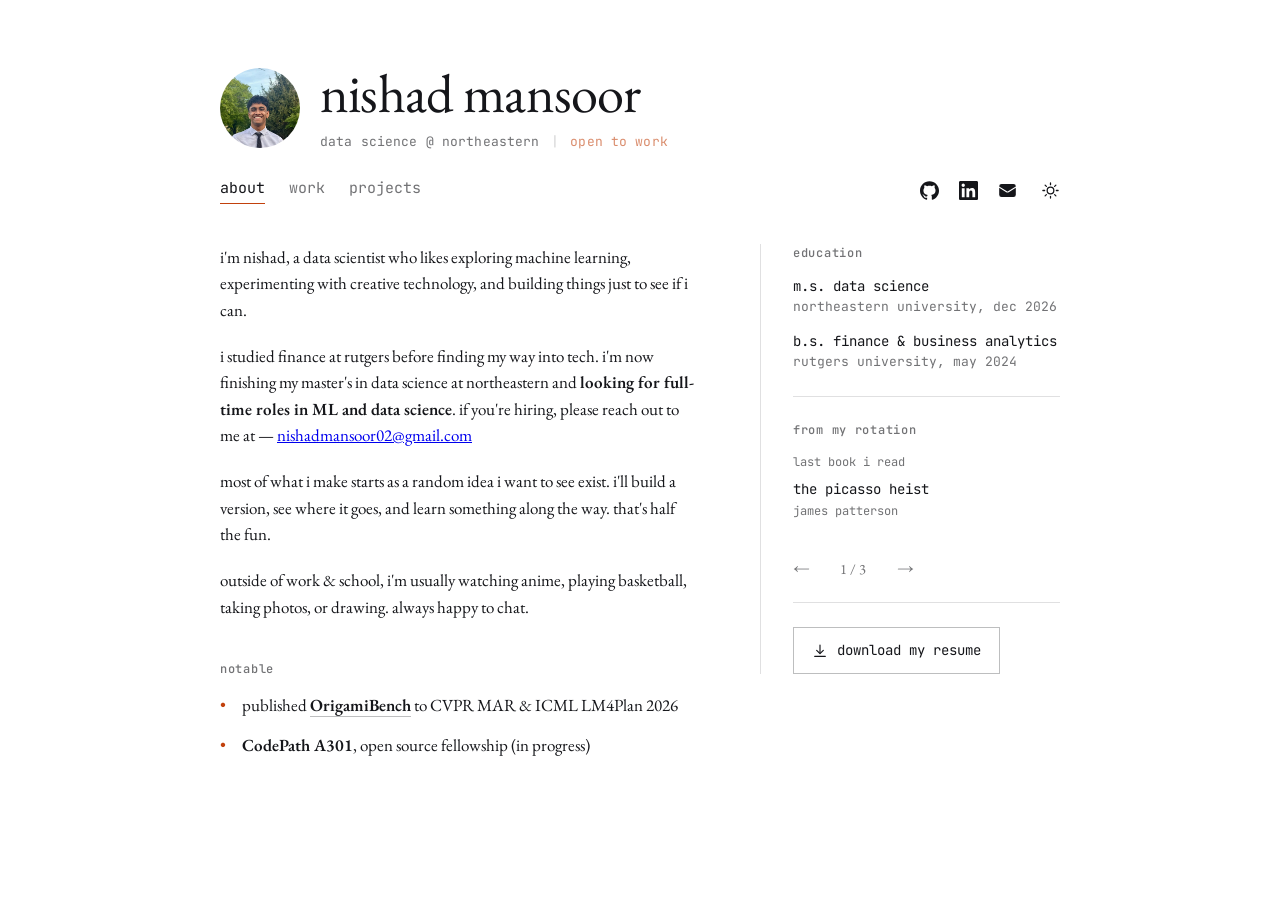
==== index.html @ 4ff64022 "added connect4 project" ====
<!DOCTYPE html>
<html lang="en">

<head>
    <meta charset="UTF-8">
    <meta name="viewport" content="width=device-width, initial-scale=1.0">
    <title>Home | Nishad Mansoor</title>
    <meta name="description" content="Data Science @ Northeastern">
    <link rel="canonical" href="https://nishad.xyz/">
    <meta property="og:type" content="website">
    <meta property="og:url" content="https://nishad.xyz/">
    <meta property="og:title" content="Home | Nishad Mansoor">
    <meta property="og:description" content="Data Science @ Northeastern">
    <meta property="og:image" content="https://nishad.xyz/assets/photo.png">
    <meta name="twitter:card" content="summary">
    <!-- Empty data URL: the site has no favicon, and without this the browser
         requests /favicon.ico and 404s on every page load. -->
    <link rel="icon" href="data:,">
    <link rel="preconnect" href="https://fonts.googleapis.com">
    <link rel="preconnect" href="https://fonts.gstatic.com" crossorigin>
    <link
        href="https://fonts.googleapis.com/css2?family=EB+Garamond:ital,wght@0,400;0,500;0,600;1,400&family=JetBrains+Mono:wght@400;500&display=swap"
        rel="stylesheet">
    <!-- Runs before the stylesheet applies, so a visitor who chose dark does
         not get a white flash on every page load. Wrapped because Safari in
         private mode throws on localStorage access. -->
    <script>
        (function () {
            try {
                var t = localStorage.getItem('theme');
                if (t === 'dark' || t === 'light') document.documentElement.setAttribute('data-theme', t);
            } catch (e) { }
        })();
    </script>
    <link rel="stylesheet" href="/style.css?v=194">
    <script src="/script.js?v=194" defer></script>
</head>

<body class="home">

    <!-- Masthead over a two-column body, divided by a vertical rule: wide
         main column on the left, sidebar on the right. The sidebar's blocks
         are small uppercase mono labels over their content, separated by
         rules. -->
    <header id="masthead">
        <div class="masthead-inner">
            <div class="masthead-top">
                <img id="masthead-photo" src="/assets/photo.png" alt="Nishad Mansoor" width="80" height="80">
                <div class="masthead-id">
                    <h1 id="masthead-name"><a href="/">Nishad Mansoor</a></h1>
                    <p id="masthead-role">data science @ northeastern <span class="role-sep" aria-hidden="true">|</span>
                        <span class="open-badge">open to work</span>
                    </p>
                </div>
            </div>
            <!-- Nav left, contact marks right, one row. The marks used to sit
                 under the bio on the home page only, which left anyone landing
                 on work or projects from a shared link with no way to reach
                 Nishad at all — the masthead is the one block on all three. -->
            <div class="masthead-row">
                <nav id="masthead-nav">
                    <a href="/">about</a>
                    <a href="/work/">work</a>
                    <a href="/projects/">projects</a>
                </nav>
                <div class="masthead-utils">
                    <div class="social-row">
                        <a href="https://github.com/nishadmansoor" target="_blank" rel="noopener" aria-label="GitHub"
                            title="GitHub">
                            <svg viewBox="0 0 24 24" fill="currentColor" aria-hidden="true">
                                <path
                                    d="M12 .297c-6.63 0-12 5.373-12 12 0 5.303 3.438 9.8 8.205 11.385.6.113.82-.258.82-.577 0-.285-.01-1.04-.015-2.04-3.338.724-4.042-1.61-4.042-1.61C4.422 18.07 3.633 17.7 3.633 17.7c-1.087-.744.084-.729.084-.729 1.205.084 1.838 1.236 1.838 1.236 1.07 1.835 2.809 1.305 3.495.998.108-.776.417-1.305.76-1.605-2.665-.3-5.466-1.332-5.466-5.93 0-1.31.465-2.38 1.235-3.22-.135-.303-.54-1.523.105-3.176 0 0 1.005-.322 3.3 1.23.96-.267 1.98-.399 3-.405 1.02.006 2.04.138 3 .405 2.28-1.552 3.285-1.23 3.285-1.23.645 1.653.24 2.873.12 3.176.765.84 1.23 1.91 1.23 3.22 0 4.61-2.805 5.625-5.475 5.92.42.36.81 1.096.81 2.22 0 1.606-.015 2.896-.015 3.286 0 .315.21.69.825.57C20.565 22.092 24 17.592 24 12.297c0-6.627-5.373-12-12-12" />
                            </svg>
                        </a>
                        <a href="https://linkedin.com/in/nishad-mansoor" target="_blank" rel="noopener"
                            aria-label="LinkedIn" title="LinkedIn">
                            <svg viewBox="0 0 24 24" fill="currentColor" aria-hidden="true">
                                <path
                                    d="M20.447 20.452h-3.554v-5.569c0-1.328-.027-3.037-1.852-3.037-1.853 0-2.136 1.445-2.136 2.939v5.667H9.351V9h3.414v1.561h.046c.477-.9 1.637-1.85 3.37-1.85 3.601 0 4.267 2.37 4.267 5.455v6.286zM5.337 7.433c-1.144 0-2.063-.926-2.063-2.065 0-1.138.92-2.063 2.063-2.063 1.14 0 2.064.925 2.064 2.063 0 1.139-.925 2.065-2.064 2.065zm1.782 13.019H3.555V9h3.564v11.452zM22.225 0H1.771C.792 0 0 .774 0 1.729v20.542C0 23.227.792 24 1.771 24h20.451C23.2 24 24 23.227 24 22.271V1.729C24 .774 23.2 0 22.225 0z" />
                            </svg>
                        </a>
                        <a href="mailto:nishadmansoor02@gmail.com" aria-label="Email" title="Email">
                            <svg viewBox="0 0 24 24" fill="currentColor" aria-hidden="true">
                                <path
                                    d="M1.5 8.67v8.58a3 3 0 0 0 3 3h15a3 3 0 0 0 3-3V8.67l-8.928 5.493a3 3 0 0 1-3.144 0L1.5 8.67Z" />
                                <path
                                    d="M22.5 6.908V6.75a3 3 0 0 0-3-3h-15a3 3 0 0 0-3 3v.158l9.714 5.978a1.5 1.5 0 0 0 1.572 0L22.5 6.908Z" />
                            </svg>
                        </a>
                    </div>
                    <!-- Reflects the OS preference until it is clicked; after that the
                         choice is remembered in localStorage. Both icons ship and CSS
                         shows whichever matches the active theme, so there is no icon
                         swap to do in script. -->
                    <button type="button" id="theme-toggle" aria-pressed="false" aria-label="switch to dark mode"
                        title="dark mode">
                        <svg class="theme-icon theme-icon-sun" viewBox="0 0 24 24" fill="none" stroke="currentColor"
                            stroke-width="1.6" stroke-linecap="round" aria-hidden="true">
                            <circle cx="12" cy="12" r="4.2" />
                            <path
                                d="M12 2.4v2.2M12 19.4v2.2M2.4 12h2.2M19.4 12h2.2M5.2 5.2l1.6 1.6M17.2 17.2l1.6 1.6M18.8 5.2l-1.6 1.6M6.8 17.2l-1.6 1.6" />
                        </svg>
                        <svg class="theme-icon theme-icon-moon" viewBox="0 0 24 24" fill="currentColor"
                            aria-hidden="true">
                            <path d="M20.2 14.6A8.6 8.6 0 0 1 9.4 3.8a8.6 8.6 0 1 0 10.8 10.8Z" />
                        </svg>
                    </button>
                </div>
            </div>
        </div>
    </header>

    <section id="home">
        <div id="home-grid">

            <div id="home-main">

                <div id="about-text">
                    <p>i'm nishad, a data scientist who likes exploring machine learning, experimenting with creative
                        technology, and building things just to see if i can.</p>
                    <p>i studied finance at rutgers before finding my way into tech. i'm now finishing my master's in
                        data science at northeastern and <strong>looking for full-time roles in <span
                                class="caps">ML</span> and data science</strong>. if you're hiring, please reach out to
                        me at &mdash; <a href="mailto:nishadmansoor02@gmail.com">nishadmansoor02@gmail.com</a></p>
                    <p>most of what i make starts as a random idea i want to see exist. i'll build a version, see where
                        it goes, and learn something along the way. that's half the fun.
                    </p>
                    <p>outside of work &amp; school, i'm usually watching anime, playing basketball, taking photos, or
                        drawing. always happy to chat.</p>
                </div>


                <div class="hl">
                    <h2 class="side-label">notable</h2>
                    <ul class="hl-list">
                        <li>published <a class="caps" href="https://arxiv.org/abs/2603.13856v2" target="_blank"
                                rel="noopener"><strong>OrigamiBench</strong></a>
                            to <span class="caps">CVPR MAR</span> &amp; <span class="caps">ICML LM4Plan</span>
                            2026
                        </li>
                        <li><strong class="caps">CodePath A301</strong>, open source fellowship (in progress)</li>
                    </ul>
                </div>

            </div>

            <aside id="home-aside">

                <div class="side-block">
                    <h2 class="side-label">education</h2>
                    <ul class="aside-list" id="about-education">
                        <li>M.S. Data Science
                            <span class="aside-meta">Northeastern University, Dec 2026</span>
                        </li>
                        <li>B.S. Finance & Business Analytics
                            <span class="aside-meta">Rutgers University, May 2024</span>
                        </li>
                    </ul>
                </div>

                <!-- Four cards, one visible at a time. The song card is filled
                     live from Spotify; the other three are hand-typed and will
                     go stale unless they get updated now and then. Without JS
                     every card shows, stacked — the script hides them on init
                     rather than the markup defaulting to hidden. -->
                <div class="side-block" id="rotation-module">
                    <h2 class="side-label">from my rotation</h2>

                    <div class="rot-deck">
                        <div class="rot-card" id="now-playing-card">
                            <span class="rot-kind">favorite song right now</span>
                            <a class="aside-track" id="now-playing"
                                data-track="1Z5L1sgdPUPfcuxsfaYzcB?si=95766dfa0e814800"
                                href="https://open.spotify.com/track/1Z5L1sgdPUPfcuxsfaYzcB?si=95766dfa0e814800"
                                target="_blank" rel="noopener">
                                <span class="rot-title aside-track-name"></span>
                                <span class="rot-by aside-track-artist">Outasight</span>
                            </a>
                        </div>

                        <div class="rot-card">
                            <span class="rot-kind">last book i read</span>
                            <span class="rot-title">The Picasso Heist</span>
                            <span class="rot-by">James Patterson</span>
                        </div>

                        <div class="rot-card">
                            <span class="rot-kind">last show i watched</span>
                            <span class="rot-title">Scissor Seven</span>
                            <span class="rot-by">Netflix</span>
                        </div>

                        <div class="rot-card">
                            <span class="rot-kind">currently playing</span>
                            <span class="rot-title">Lego Batman: Legacy of the Dark Knight</span>
                            <span class="rot-by">TT Games</span>
                        </div>
                    </div>

                    <div class="rot-nav" hidden>
                        <button type="button" class="rot-btn" data-dir="-1" aria-label="previous">&larr;</button>
                        <span class="rot-count" aria-live="polite"></span>
                        <button type="button" class="rot-btn" data-dir="1" aria-label="next">&rarr;</button>
                    </div>
                </div>

                <div class="side-block" id="contact">
                    <a id="resume-button" href="/assets/NishadMansoor - Resume.pdf" download>
                        <svg viewBox="0 0 24 24" fill="none" stroke="currentColor" stroke-width="1.75"
                            stroke-linecap="round" stroke-linejoin="round" aria-hidden="true">
                            <path d="M12 3v12" />
                            <path d="m7 11 5 5 5-5" />
                            <path d="M4 20h16" />
                        </svg>
                        download my resume
                    </a>
                </div>

            </aside>
        </div>
    </section>





</body>

</html>
---- style.css ----
/* ---- EB Garamond ----
   Served from Google Fonts (the <link> lives in each page's head), with
   Georgia and Times as the fallback stack so the page still sets in an
   old-style serif if the request fails.

   Replaces Paragon, which was self-hosted from assets/fonts and shipped a
   single 400 cut: no bold, which meant nothing on the page could be marked
   by weight. EB Garamond carries 400/500/600 plus a true italic, so the
   weight overrides that pass left behind are gone and `font-synthesis: none`
   with them — there is no longer a fake bold to suppress. */
/* ---- Palette ----
   White ground, near-black ink. The warm dark palette is gone; what warmth
   is left lives in the ink, which keeps a slight warm bias (R > B) rather
   than being a neutral grey, so the page does not read as clinical.

   The alpha tokens are tinted with the ink colour instead of pure black, so
   borders and surfaces stay in the same temperature family as the type.

   ---- Type ----
   Two serifs, paired by optical size rather than by style. The display face
   carries the name and the section headings; the text face carries
   everything else, including the small data lines that used to be mono. One
   genre, two jobs — which reads as deliberate where a serif plus a mono read
   as two unrelated voices alternating line by line.

   Playfair Display is a high-contrast transitional display serif: thin
   hairlines against heavy stems, a large x-height, tight spacing. It earns
   its place at the sizes it runs at here (the name, the section headings,
   the pull quote) and nowhere smaller — the hairlines thin out below about
   24px, which is exactly why the text face exists alongside it.

   Newsreader is a screen text serif with a tall x-height and sturdier
   strokes, which is what the 12-16px data lines need. */
:root {
    --bg: #ffffff;
    --text: #15161a;
    /* The accent is link text and list markers, so it owes 4.5:1. A brighter
       orange fails on white — #f97316 measures 2.80:1, #ea580c 3.56:1 — so
       this is a true burnt orange that clears with headroom at 5.18:1
       rather than one scraping the line. */
    --accent: #c2410c;
    --border: rgba(21, 22, 26, 0.13);
    --border-strong: rgba(21, 22, 26, 0.28);
    --surface: rgba(21, 22, 26, 0.04);
    /* A card surface just off the ground. On white the lift has to come from
       going darker, not lighter. */

    /* One family for the whole site. The two tokens are kept so the display
       and text roles stay nameable, but they resolve to the same face: a
       legibility serif scales up to a masthead more gracefully than a
       display serif scales down to a 13px data line. */
    --font-display: "EB Garamond", Georgia, "Times New Roman", serif;
    --font-text: "EB Garamond", Georgia, "Times New Roman", serif;
    /* Interface text only — labels, chips, dates, metadata, nav. A serif
       carries its detail in thin strokes and bracketed serifs, and below
       about 14px those stop resolving; the 12px status chips were the worst
       of it. Prose and headings stay in the serif. Every swapped rule also
       drops a size step: mono has a far larger x-height, so it reads bigger
       than Garamond at the same nominal size. */
    --font-mono: "JetBrains Mono", ui-monospace, "SF Mono", Menlo, monospace;

    /* The sidebar's width and the gutter between the columns, which together
       set the reading column: 840 - 300 - 64 = 476px. The prose fills that
       column rather than being capped inside it, so there is no dead band
       between where a line ends and where the divider starts.
       300px is the narrowest the sidebar goes before the education entries
       and the track title start wrapping — that was measured at 219px. */
    --aside-width: 300px;
    --column-gap: 4rem;
    /* One centred container for the whole page. Every row — headings, the
       timeline, the project grids — shares this width and this left edge, so
       nothing drifts apart as the window grows. Content inside it is
       left-aligned; it's the container that centres, not the text.
       --page-pad is the floor for the side gutters, not the gutter itself.

       840px, not the reference's 1024px. His frame gives a 620px reading
       column that holds 56 characters because JetBrains Mono is wide;
       Paragon at 15px puts 93 characters in that same column, which is well
       past the 45-75 a line should run. Matching his pixels with a narrower
       typeface would copy the number and lose the proportion. 840 lands the
       column at 476px and the line at ~71 characters. */
    --content-max: 840px;
    --page-pad: 3rem;
    /* One step up from --surface, for the project rows on hover. */
    --surface-strong: rgba(21, 22, 26, 0.055);
    color-scheme: light;
}

/* ---- Dark ----
   Only the colour tokens are redefined; every rule on the page reads through
   them, so nothing else changes. A true near-black rather than a tinted one,
   to match the white it mirrors. Dark has the easier job of the two: a bright
   accent gains contrast against this ground, where on white it loses it,
   which is why the teal can be vivid while the orange has to be deep.

   Two selectors for the same values. The media query covers everyone who has
   never touched the toggle, guarded with :not([data-theme="light"]) so an
   explicit light choice still wins on a dark OS. The attribute selector
   covers the toggle itself, in both directions. */
@media (prefers-color-scheme: dark) {
    :root:not([data-theme="light"]) {
        --bg: #0d0d0d;
        --text: #ededed;
        --accent: #2dd4bf;   /* 10.44:1 on the ground — AA */
        --border: rgba(237, 237, 237, 0.15);
        --border-strong: rgba(237, 237, 237, 0.32);
        --surface: rgba(237, 237, 237, 0.05);
        --surface-strong: rgba(237, 237, 237, 0.08);
        color-scheme: dark;
    }
}

:root[data-theme="dark"] {
    --bg: #0d0d0d;
    --text: #ededed;
    --accent: #2dd4bf;
    --border: rgba(237, 237, 237, 0.15);
    --border-strong: rgba(237, 237, 237, 0.32);
    --surface: rgba(237, 237, 237, 0.05);
    --surface-strong: rgba(237, 237, 237, 0.08);
    color-scheme: dark;
}


html {
    scroll-behavior: smooth;
}

* {
    margin: 0;
    padding: 0;
    box-sizing: border-box;
}

/* Flat. The 24px dot grid that tiled this came from an earlier, busier
   version of the page and put texture behind every line of type on the
   site. Nothing is laid out against it, and its token went with it. */
body {
    /* Everything renders lowercase. Done here rather than by rewriting the
       markup so the Spotify track title — which arrives from the API at
       runtime — follows the same rule, and so <title>, the meta description
       and the og: tags keep their real casing for search results, social
       cards and screen readers. Copying text off the page still yields the
       properly-cased original. */
    text-transform: lowercase;
    background-color: var(--bg);
    color: var(--text);
    font-family: var(--font-text);
}


/* Content-height sections in one continuous scroll — no 100vh, no snap.
   Rows span the full width; only prose is held to a readable measure. */
section {
    /* Clears the fixed dock at the top, otherwise an anchor jump lands the
       heading underneath it. */
    scroll-margin-top: 6rem;
    padding: 5rem var(--page-pad);
}

.timeline,
.group-label,
.sheet-featured,
.sheet-grid,
.sheet-rows,
section > h2 {
    width: 100%;
    max-width: var(--content-max);
    margin-inline: auto;
}

/* ---- Theme toggle ----
   Sits with the contact marks at the right of the nav row. Same 19px box and
   same ink as those, so it reads as one row of utilities rather than a
   control bolted on.

   Both icons are in the markup; CSS picks one. The sun shows on the light
   page (press it to go dark), the moon on the dark page. Hit area is padded
   to 44px with a matching negative margin, same trick as the deck arrows --
   the glyph stays 19px and the target is tappable. */
.masthead-utils {
    display: flex;
    align-items: center;
    gap: 1.5rem;
}

#theme-toggle {
    display: inline-flex;
    align-items: center;
    justify-content: center;
    color: var(--text);
    background: none;
    border: 0;
    padding: 12.5px;
    margin: -12.5px;
    cursor: pointer;
    opacity: 1;
    transition: opacity 0.2s ease;
}

#theme-toggle:hover {
    opacity: 0.6;
}

.theme-icon {
    width: 19px;
    height: 19px;
    display: block;
}

/* Default (light): show the sun. */
.theme-icon-moon {
    display: none;
}

@media (prefers-color-scheme: dark) {
    :root:not([data-theme="light"]) .theme-icon-sun {
        display: none;
    }

    :root:not([data-theme="light"]) .theme-icon-moon {
        display: block;
    }
}

:root[data-theme="dark"] .theme-icon-sun {
    display: none;
}

:root[data-theme="dark"] .theme-icon-moon {
    display: block;
}

/* An explicit light choice beats a dark OS, so restate the light pairing at
   higher specificity than the media query above. */
:root[data-theme="light"] .theme-icon-sun {
    display: block;
}

:root[data-theme="light"] .theme-icon-moon {
    display: none;
}

/* ---- Casing exceptions ----
   The page sets lowercase, which reads as a style choice on prose and proper
   nouns but as a mistake on acronyms — "cvpr" and "icml" are the two most
   credentialing strings on the site, and lowercased they look like text that
   lost its casing rather than text that chose it.

   Two mechanisms. These blocks are entirely technical metadata, so they opt
   out wholesale; .caps handles single acronyms sitting inside running prose,
   where a block rule would also un-lowercase the sentence around them. */
.project-stack,
.skill-items,
.caps {
    text-transform: none;
}

/* ---- Masthead over a divided two-column body ----
   Replaces the single centred column. The name is the page's only <h1> and
   the first thing read; the body below it is a wide main column and a
   sidebar, split by a vertical rule. Layout borrowed from a reference, not
   its typography — this stays on Cormorant with mono only for meta, the way
   the rest of the site already works. */
/* Padding outside the cap, max-width on the inner element — the same order
   `section` uses. With both on one element the gutter came out of the 1100px
   instead of sitting beside it, and the name landed 48px right of the column
   below it.
   The 8rem that used to be here was clearing the floating dock; with the nav
   in the masthead there is nothing fixed above it. */
#masthead {
    width: 100%;
    padding: 4rem var(--page-pad) 0;
}

/* Portrait beside the identity block, nav underneath the pair. Centred
   rather than baseline-aligned here: the photo is a square mass, so it wants
   to sit against the optical middle of the two text lines, not their first
   baseline. */
.masthead-top {
    display: flex;
    align-items: center;
    gap: 1.25rem;
}

#masthead-photo {
    width: 80px;
    height: 80px;
    border-radius: 50%;
    object-fit: cover;
    flex-shrink: 0;
    display: block;
    /* Shows through only while the image is still decoding */
    background: var(--surface);
}

/* One left-aligned stack: name, role, nav. The nav sat top-right until now,
   which put the only right-hand element on a page where everything else
   hangs off one left edge — and it needed a separate stacked layout under
   768px. This is the same layout at every width. */
.masthead-inner {
    width: 100%;
    max-width: var(--content-max);
    margin-inline: auto;
    display: flex;
    flex-direction: column;
    align-items: flex-start;
}

/* ---- Masthead nav ----
   The site's only navigation now. It replaces both the fixed mobile bar with
   its hamburger drawer and the floating dock — two mechanisms that swapped at
   769px, neither of which the page needs when the links sit in the header.
   The current page is marked by ink weight alone, the way the reference does
   it; the dock's accent underline is gone with the dock. */
/* Nav and contact marks share one row: links left, marks hard right. The
   right half of this row was empty before, and the marks belong here rather
   than beside the name — at 47px the name should be the only thing claiming
   that much attention. */
.masthead-row {
    width: 100%;
    display: flex;
    flex-wrap: wrap;
    justify-content: space-between;
    align-items: center;
    gap: 1rem 1.5rem;
    margin-top: 1.6rem;
}

#masthead-nav {
    display: flex;
    flex-wrap: wrap;
    gap: 1.5rem;
    /* The 1.6rem that separated this from the identity block now sits on
       .masthead-row, which owns the spacing for both halves. */
}

#masthead-nav a {
    color: var(--text);
    text-decoration: none;
    font-family: var(--font-mono);
    font-size: 0.9375rem;
    line-height: 1.5;
    opacity: 0.6;
    /* Transparent on every link so the current page's underline appearing
       shifts nothing; only the colour changes. */
    border-bottom: 1px solid transparent;
    padding-bottom: 3px;
    transition: opacity 0.2s ease, border-color 0.2s ease;
}

#masthead-nav a:hover {
    border-bottom-color: var(--border-strong);
}

#masthead-nav a:hover {
    opacity: 1;
}

#masthead-nav a[aria-current="page"] {
    opacity: 1;
    border-bottom-color: var(--accent);
}

/* The name links home from every page, including index */
#masthead-name a {
    color: inherit;
    text-decoration: none;
}

#masthead-name {
    font-family: var(--font-display);
    font-size: clamp(2.375rem, 5vw, 3.4rem);
    font-weight: 400;
    line-height: 1.05;
    letter-spacing: -0.015em;
}

/* Mono, like the dates and the school lines — it reads as a standing fact
   rather than a sentence. */
/* Status, not decoration: sits on the role line so it is on every page
   without scrolling. No chip — it reads as the second half of the line,
   divided by a rule rather than boxed. The accent carries it instead, which
   is otherwise barely used anywhere. Not a link, so no underline, no hover. */
.open-badge {
    color: var(--accent);
    white-space: nowrap;
    opacity: 1;
}

/* Decorative, so it is hidden from screen readers — the two halves are
   already separate phrases to anyone listening. */
.role-sep {
    opacity: 0.3;
    margin: 0 0.2rem;
}

#masthead-role {
    font-family: var(--font-mono);
    font-size: 0.8125rem;
    line-height: 1.5;
    letter-spacing: 0.01em;
    opacity: 0.6;
    margin-top: 0.7rem;
}

/* Home used to run a narrower container than the other two — 860px against
   1100px — so the masthead jumped 120px sideways when you clicked from about
   to work. One width everywhere now; what varies is the measure of the prose
   inside the frame, not the frame itself. */
#home-grid {
    width: 100%;
    max-width: var(--content-max);
    margin-inline: auto;
    display: grid;
    grid-template-columns: minmax(0, 1fr) var(--aside-width);
    gap: var(--column-gap);
    align-items: start;
}

/* The divider. A border on the sidebar rather than a column of its own, so
   it runs exactly as tall as the sidebar's content. */
#home-aside {
    display: flex;
    flex-direction: column;
    gap: 1.5rem;
    border-left: 1px solid var(--border);
    padding-left: 2rem;
}

/* No max-width on the prose. It used to be capped at 512px inside a 676px
   column, which left a 164px band of nothing between the end of every line
   and the divider — the thing that made this page look loose next to the
   reference, where the paragraph runs the full column and the only space
   before the rule is the gutter. The column itself is now the measure. */
#about-text {
    hyphens: none;
}

/* ---- Sidebar blocks ----
   A small uppercase mono label over its content, blocks separated by rules.
   Uppercase at this size needs the tracking or it sets too tight. */
/* Lowercase, so the tracking comes off: 0.1em is what stops uppercase from
   colliding, and on lowercase it just looks loose. Weight and a slightly
   larger size carry the label instead of caps. */
/* Weight marks these as labels now that the family has a 600; the heavy
   tracking that stood in for it while Paragon offered one cut is mostly
   off again. */
.side-label {
    font-family: var(--font-mono);
    font-size: 0.75rem;
    font-weight: 500;
    line-height: 1.5;
    letter-spacing: 0.06em;
    opacity: 0.6;
    margin-bottom: 0.9rem;
}

.side-block + .side-block {
    border-top: 1px solid var(--border);
    padding-top: 1.5rem;
}


/* The sidebar's width is fixed while the prose column is 1fr, so every pixel
   lost comes off the reading column: at 820px the prose was down to 416px
   with the sidebar still at full width. Stack well before phone width.
   prose = viewport - 96 (gutters) - 300 (sidebar) - 64 (gap), and the frame
   stops shrinking once the viewport clears 936px, so below that the loss is
   all on the prose: 880px is where the column drops under 420. */
@media (max-width: 880px) {
    #home-grid {
        grid-template-columns: minmax(0, 1fr);
        gap: 2.5rem;
    }

    /* Stacked, the divider becomes a top rule so the sidebar still reads as
       a separate region rather than more of the same column. */
    #home-aside {
        border-left: 0;
        padding-left: 0;
        border-top: 1px solid var(--border);
        padding-top: 2.5rem;
    }
}

/* ---- Rotation deck ----
   Four cards in one slot with arrows. The deck is a grid with every card
   stacked in cell 1/1, so its height is the tallest card's and the sidebar
   does not jump as you page through — the usual carousel bug. */
.rot-deck {
    display: grid;
}

.rot-card {
    grid-area: 1 / 1;
    display: flex;
    flex-direction: column;
    gap: 0.15rem;
}

/* Without JS the deck renders as a plain stack of all four, which is the
   honest fallback; the script adds this class before hiding anything. */
.rot-deck.is-deck .rot-card[aria-hidden="true"] {
    visibility: hidden;
    pointer-events: none;
}

.rot-kind {
    font-family: var(--font-mono);
    font-size: 0.75rem;
    line-height: 1.5;
    opacity: 0.6;
    margin-bottom: 0.35rem;
}

.rot-title {
    font-family: var(--font-mono);
    font-size: 0.875rem;
    line-height: 1.5;
}

.rot-by {
    font-family: var(--font-mono);
    font-size: 0.75rem;
    line-height: 1.5;
    opacity: 0.6;
}

.rot-nav {
    display: flex;
    align-items: center;
    gap: 1.9rem;
    margin-top: 1.1rem;
}

/* The glyph is 17px; the hit area is not. Padding takes the target to 44px
   and the negative margin pulls the row back to the glyph's own alignment,
   so it looks identical and is actually tappable on a phone. */
.rot-btn {
    font-family: inherit;
    font-size: 1.0625rem;
    line-height: 1;
    color: var(--text);
    background: none;
    border: 0;
    padding: 13.5px;
    margin: -13.5px;
    cursor: pointer;
    /* 0.6, not 0.45: at 0.45 these measured 2.92:1 on white and 3.97:1 on
       the dark ground, both short of the 4.5:1 that 14-17px text needs.
       0.6 is the single muted level the rest of the page uses. */
    opacity: 0.6;
    transition: opacity 0.2s ease;
}

.rot-btn:hover,
.rot-btn:focus-visible {
    opacity: 1;
}

.rot-count {
    font-size: 0.9rem;
    opacity: 0.6;
    font-variant-numeric: tabular-nums;
}

/* ---- About ----
   The masthead band that used to sit above this section is gone, along with
   the portrait, the <h1> name and the social chips it carried. .social-chips
   went with it and with the footer, which were its only two uses.

   One centred column now, not prose against a 260px sidebar — and the text
   in it is left-aligned. */


/* 1.65 leading pushed consecutive lines far enough apart that a paragraph
   read as separate floating lines rather than a block. */
#about-text p {
    font-size: 1.0625rem;
    line-height: 1.55;
    margin-bottom: 1.25rem;
}

/* ---- Contact ----
   A label/value ledger, centred as a block: the labels are right-aligned
   against the values, so the eye reads down one edge instead of hunting for
   a line start that moves, which is what makes a centred paragraph slower.
   `justify-content: center` on the grid centres the pair of columns without
   centring anything inside them. */
/* ---- Label row over a card ----
   The reference's "On GitHub ....... @handle" row above its contribution
   graph. space-between so a right-hand item can be added later; with only
   the label it reads as a flush-left caption. The <h3> that used to live
   inside each card was removed in favour of this, so the heading is not
   set twice. */


/* ---- Highlights ----
   Doubles what the main column holds. The marker is the accent, which until
   now only appeared on the work page — this carries it onto home. em dash
   rather than a bullet: it reads as an aside in a serif, where a round
   bullet reads as a UI list. */
.hl {
    margin-top: 2.5rem;
}

.hl-list {
    list-style: none;
}

.hl-list li {
    position: relative;
    padding-left: 1.4rem;
    font-size: 1.0625rem;
    line-height: 1.55;
    margin-bottom: 0.8rem;
}

.hl-list li:last-child {
    margin-bottom: 0;
}

.hl-list li::before {
    content: "\2022";
    position: absolute;
    left: 0;
    color: var(--accent);
}

/* <strong> is visually inert here, and deliberately so: Paragon has no bold
   cut, the palette is black and white, and italic was rejected. Size, colour
   and weight are all unavailable, so nothing is left to mark it with. The
   rule stays to pin the weight — without it the browser fakes a bold — and
   the tag keeps its meaning for screen readers. */
.hl-list strong {
    font-weight: 600;
}

.hl-list a {
    color: var(--text);
    text-decoration: none;
    border-bottom: 1px solid var(--border-strong);
}

.hl-list a:hover {
    color: var(--accent);
    border-bottom-color: var(--accent);
}

/* ---- Contact: an outbound link, a rule, then the marks ----
   Replaces the contact <dl>. The rule is a border rather than an <hr> so it
   spans the column exactly and carries no default margin. */
/* Holds the resume button alone now that the marks have moved into the
   main column. align-items keeps the box at its content width rather than
   stretching it across the sidebar. */
#contact {
    display: flex;
    flex-direction: column;
    align-items: flex-start;
}


/* ---- Social marks ----
   Under the bio in the main column. They were in a footer that carried them
   to all three pages; with the footer gone they appear once, on the page
   someone actually arrives at.

   Full-strength ink, no opacity. These were set at 0.7 to sit back as
   footer furniture — in the body of the page that just reads as a greyed
   out, half-disabled control. */
.social-row {
    display: flex;
    flex-wrap: wrap;
    gap: 1.25rem;
}

.social-row a {
    display: inline-flex;
    align-items: center;
    color: var(--text);
    text-decoration: none;
    opacity: 1;
}

.social-row a:hover {
    opacity: 0.6;
}

/* currentColor, so the marks take the link's ink */
.social-row svg {
    width: 19px;
    height: 19px;
    flex-shrink: 0;
}

/* The one boxed control on the site. It can carry a border because
   the masthead's plain resume link. inline-flex, not flex: block-level it
   stretches the sidebar's full width and reads as a slab. */
#resume-button {
    display: inline-flex;
    align-items: center;
    gap: 0.6rem;
    padding: 0.75rem 1.1rem;
    border: 1px solid var(--border-strong);
    color: var(--text);
    text-decoration: none;
    font-family: var(--font-mono);
    font-size: 0.875rem;
    line-height: 1.5;
    transition: background 0.2s, border-color 0.2s;
}

#resume-button:hover {
    background: var(--surface);
    border-color: var(--text);
}

#resume-button svg {
    width: 16px;
    height: 16px;
    flex-shrink: 0;
}

/* Unbulleted — at this size a marker column costs more than it clarifies,
   and the heading already frames the lines as a list. */
.aside-list {
    list-style: none;
}

.aside-list li {
    font-family: var(--font-mono);
    font-size: 0.875rem;
    line-height: 1.5;
    margin-bottom: 0.9rem;
}

.aside-list li:last-child {
    margin-bottom: 0;
}

/* Secondary line inside a list row — school and year under a degree. Same
   treatment as .aside-track-artist, which does this for the artist name. */
.aside-meta {
    font-family: var(--font-mono);
    display: block;
    font-size: 0.8125rem;
    line-height: 1.5;
    opacity: 0.6;
}


/* Hidden until the fetch resolves, so a half-built row never flashes. */
/* Text only now, matching the other three cards. Still an <a>, so the track
   links out to Spotify — the artwork went, the link did not. */
.aside-track {
    display: flex;
    flex-direction: column;
    gap: 0.15rem;
    color: var(--text);
    text-decoration: none;
}

.aside-track:hover .aside-track-name {
    text-decoration: underline;
    text-underline-offset: 2px;
}

.aside-track.loaded {
    opacity: 1;
}

.aside-track-name {
    display: block;
    font-family: var(--font-mono);
    font-size: 0.875rem;
    line-height: 1.5;
    /* A long title would otherwise push the row past the 260px column */
    overflow: hidden;
    text-overflow: ellipsis;
    white-space: nowrap;
}

.aside-track:hover .aside-track-name {
    text-decoration: underline;
    text-underline-offset: 3px;
}

.aside-track-artist {
    font-family: var(--font-mono);
    display: block;
    font-size: 0.75rem;
    line-height: 1.5;
    opacity: 0.6;
}

/* No surface, no radius, no padding. These were lifted cards; now the
   .side-label above each one is the only thing marking it as a group, and
   content sits flush on the column's left edge like everything else. The
   rules between the list rows do the separating the box used to.
   .aside-module h3 is gone too — each card's heading became that label. */

#projects {
    display: flex;
    flex-direction: column;
    align-items: stretch;
}

/* Every one of these is lowercase, which is the whole reason for this face.
   400, not 500: the masthead name sets at 47px without extra weight, so a
   32px heading asking for some was the one inconsistency in the system.
   Size carries the big type; weight is reserved for marking small type. */
/* Mono from here down. The rule across the site: serif for sentences and
   the name, mono for anything that titles or labels. Headings are structure,
   not prose — and holding the serif back to the masthead alone makes the
   name a wordmark rather than just the biggest text on the page.
   Sized down from 2rem: mono's x-height runs far larger than Garamond's, so
   the same nominal size reads heavier. */
section > h2 {
    font-family: var(--font-mono);
    font-size: 1.4375rem;
    font-weight: 500;
    line-height: 1.2;
    letter-spacing: -0.015em;
    margin-bottom: 0.5rem;
}


#experience {
    display: flex;
    flex-direction: column;
    align-items: stretch;
}


/* ---- Experience: ledger rows ----
   Amrit's pattern — role and company on the left, dates right-aligned, no
   rail, no dots and no dividers. The content column is capped well short of
   the container so the eye can still bridge the gap to the date unaided. */
.timeline-entry {
    display: grid;
    /* The content column is capped rather than 1fr. Left at 1fr the date was
       pinned to the far right at ~1232px while the description ended near
       750px, leaving ~480px of dead middle in every row. Capping it pulls the
       date back to sit with the text, and the section still spans full width
       — only the row's content is bounded, same idea as --prose. */
    grid-template-columns: 34px minmax(0, 800px) max-content;
    grid-template-areas: "logo content date";
    column-gap: 2rem;
    align-items: baseline;
    /* No dividers — spacing separates the entries instead. The hover tint is
       now the only thing marking a row as a discrete block. */
    padding: 1.6rem 0;
    transition: background 0.2s;
}

.timeline-entry:hover {
    background: var(--surface);
}

/* The ledger is deliberately flat: five rows, same weight, dates doing the
   ranking. A promoted row lived here — first keyed to the "current" role,
   then to the MIT research row — but ranking belongs in the home page's
   highlights list, which is meant to be ordered. A chronology is not, and
   emphasising one row here said the same thing twice while costing the
   clean reverse-chronological read. */

.timeline-date {
    font-family: var(--font-mono);
    grid-area: date;
    font-size: 0.8125rem;
    line-height: 1.5;
    white-space: nowrap;
    opacity: 0.6;
}

/* Company mark. Each source is a square avatar whose artwork is an inscribed
   circle or a full-bleed colour, so the 50% radius clips the corners away and
   leaves the mark itself untouched. The logos keep their own colours in both
   themes; the border is what separates the dark ones from a dark page. */
.timeline-logo {
    grid-area: logo;
    align-self: start;
    margin-top: 0.1rem;
    width: 34px;
    height: 34px;
    overflow: hidden;
    border: 1px solid var(--border);
    border-radius: 50%;
    /* Shows through only while a lazy image is still loading */
    background: var(--surface);
}

.timeline-logo img {
    width: 100%;
    height: 100%;
    /* cover, not contain — these are square, so cover fills the circle
       edge to edge instead of leaving the source's white corners visible. */
    object-fit: cover;
    display: block;
}

.timeline-content {
    grid-area: content;
}

/* The role is the thing being scanned, so it gets the scale. At 1rem it was
   the same size as the description beneath it and the whole section read
   flat — five equal rows regardless of what each one was. */
.timeline-content h3 {
    font-family: var(--font-mono);
    font-size: 1rem;
    font-weight: 500;
    line-height: 1.35;
    letter-spacing: -0.01em;
}

.timeline-company {
    display: block;
    font-size: 1rem;
    font-style: italic;
    line-height: 1.4;
    opacity: 0.8;
    margin-bottom: 0.65rem;
}

/* Inline links in entry descriptions — underlined, never browser blue */
.timeline-content a {
    color: var(--accent);
    text-decoration: underline;
    text-underline-offset: 2px;
    transition: opacity 0.2s;
}

.timeline-content a:hover {
    opacity: 0.65;
}

/* Measured even though the row is full-bleed */
.timeline-content p {
    font-size: 1.0625rem;
    line-height: 1.65;
    opacity: 0.75;
    max-width: 88ch;
}


/* Narrow desktop: tighten the nav so name + links + socials still fit on one line */

/* Mobile */
@media (max-width: 768px) {

    /* One token instead of a padding override per section — the unified
       `section` rule then covers the hero too, which previously would have
       inherited the 3rem desktop gutter on a 375px screen. */
    :root {
        --page-pad: 1.25rem;
    }

    section {
        padding: 3.5rem var(--page-pad);
    }


    /* The min-height: 100dvh that used to be here is gone. It dates from the
       one-page design, where every section filled a screen. With the site
       split across three documents it only pads short sections out with
       nothing: Contact's four rows were given a full 812px screen, which put
       home at 2,436px for about 1,100px of content. Sections size to their
       content now, as they already did on desktop. */
    section,
    #projects,
    #experience {
        height: auto;
        overflow: visible;
    }


    #masthead {
        padding-top: 2.5rem;
    }

    /* Re-measured a third time, for EB Garamond. The name runs 6.44px per
       pixel of font-size — narrower than Paragon's 7.94 — but the scaled-up
       2.125rem still asked for 219px against the 212px a 44px portrait and a
       0.75rem gap leave at 375px, so it wrapped. 1.9375rem needs 200px and
       clears with 12px to spare. */
    .masthead-top {
        gap: 0.75rem;
    }

    #masthead-photo {
        width: 44px;
        height: 44px;
    }

    #masthead-name {
        font-size: 1.9375rem;
    }


    /* No room for a right-hand date column — stack it above the role, with
       the logo spanning both rows beside them */
    .timeline-entry {
        grid-template-columns: 30px minmax(0, 1fr);
        grid-template-areas:
            "logo date"
            "logo content";
        column-gap: 0.85rem;
        row-gap: 0.2rem;
        padding: 1.25rem 0;
    }

    .timeline-logo {
        width: 30px;
        height: 30px;
        font-size: 0.6875rem;
    }


    


    section {
        scroll-margin-top: 2rem;
    }

}
/* ---- Skills ----
   Typographic, like the Experience ledger — no logo grid (brand colours
   fight the palette and half the marks are unreadable at this size) and no
   proficiency bars (unverifiable, and self-graded). Label plus a run of
   names, which claims nothing it cannot back. */
#skills {
    display: flex;
    flex-direction: column;
    align-items: stretch;
}


/* ---- Projects: ledger rows ----
   The same object as the Experience ledger: content left, one muted word
   right-aligned, no surface and no dividers. What this replaces drew five
   kinds of box on a page whose other two sections draw none — a tinted
   panel per project at an 18px radius, a bordered well around each
   screenshot with its own 12px radius and a forced 16/10 letterbox, pill
   chips for the stack and outlined buttons for the links.

   The "01 / 03" counters went with them. Numbering is only information when
   the items are a sequence, and three projects are not one. */
/* Three tiers, following the reference: one full-width card with its
   screenshot alongside, a two-up grid under it, then plain rows. Card chrome
   was stripped from this page once before — this brings back a border and a
   small radius, which is the price of the tiering reading as tiers. */
.sheet-featured,
.sheet-card {
    border: 1px solid var(--border);
    border-radius: 6px;
    padding: 1.5rem;
    transition: border-color 0.2s, background 0.2s;
}

.sheet-featured:hover,
.sheet-card:hover {
    background: var(--surface);
    border-color: var(--border-strong);
}

/* Text left, screenshot right. */
.sheet-featured {
    display: grid;
    grid-template-columns: minmax(0, 1fr) minmax(0, 1fr);
    column-gap: 2rem;
    align-items: start;
}

.sheet-grid {
    display: grid;
    grid-template-columns: repeat(2, minmax(0, 1fr));
    gap: 1.25rem;
    margin-top: 1.25rem;
}

/* Column, so the stack and links sit at the foot however tall the text is. */
.sheet-card {
    display: flex;
    flex-direction: column;
}

.sheet-card .sheet-figure {
    margin: 0.9rem 0;
}

/* The connect 4 shot is portrait where the others are landscape, so at card
   width it would run ~470px tall against their ~250 and stretch its whole
   grid row. Capped and cropped from the top, which keeps the board and
   trims the chart beneath it. */
.sheet-card .sheet-figure img {
    max-height: 300px;
    object-fit: cover;
    object-position: top;
}

/* Pushes stack and links down when descriptions differ in length, so the
   two cards' footers line up. */
.sheet-card .project-stack {
    margin-top: auto;
    padding-top: 0.9rem;
}

/* Last tier: no border, no image, just a rule between rows. */
.sheet-rows {
    list-style: none;
}

.sheet-row {
    border-top: 1px solid var(--border);
    padding: 1.1rem 0;
}

/* The row spans the full frame, so without a cap its description ran 105
   characters a line against the 45-75 the cards sit in. The measure is
   capped rather than the row, so the rule above it still spans. */
.sheet-row > p {
    max-width: 62ch;
}

.sheet-row:last-child {
    border-bottom: 1px solid var(--border);
}

/* No well, no padding, no forced ratio: the screenshot keeps its own
   proportions behind a single hairline. */
.sheet-figure {
    margin: 0;
    min-width: 0;
}

.sheet-figure img {
    width: 100%;
    height: auto;
    display: block;
    border: 1px solid var(--border);
}

.sheet-text {
    min-width: 0;
}

/* Group heading over each run of projects. Borrowed from the reference,
   which sorts its work under labels rather than running one flat list.
   Same treatment as the sidebar labels on the home page. */
.group-label {
    font-family: var(--font-mono);
    font-size: 0.75rem;
    font-weight: 500;
    line-height: 1.5;
    letter-spacing: 0.06em;
    opacity: 0.6;
    margin-top: 2.5rem;
    margin-bottom: 0.25rem;
}

.group-label:first-of-type {
    margin-top: 1rem;
}

/* Title and status on one line. The status used to be a column of its own
   on the far right, which left it stranded from the thing it described. */
.sheet-head {
    display: flex;
    align-items: baseline;
    flex-wrap: wrap;
    gap: 0.6rem;
    margin-bottom: 0.3rem;
}

/* Matches .timeline-content h3 — same ledger, same title treatment.
   Scoped to .sheet-head, not .sheet-text: only the featured card kept a
   .sheet-text wrapper when the tiers went in, so the grid cards and the row
   were falling through to the browser default — 16px/700 against the 20px/600
   these are meant to be. */
.sheet-head h4 {
    font-family: var(--font-mono);
    font-size: 1rem;
    font-weight: 500;
    line-height: 1.35;
    letter-spacing: -0.01em;
}

/* Same reason: the descriptions in cards and rows had no rule at all and
   were rendering at 16px with line-height: normal. */
.sheet-featured .sheet-text > p,
.sheet-card > p,
.sheet-row > p {
    font-size: 1.0625rem;
    line-height: 1.55;
    margin-bottom: 0.65rem;
}

/* A chip now rather than a column: next to the title it reads as that
   project's state, which is what it always meant. */
.sheet-status {
    font-family: var(--font-mono);
    font-size: 0.6875rem;
    line-height: 1.4;
    white-space: nowrap;
    padding: 0.15rem 0.5rem;
    border: 1px solid var(--border);
    border-radius: 2px;
    opacity: 0.7;
    position: relative;
    top: -0.1em;
}

/* Plain separated text where there were bordered pills. */
.project-stack {
    font-family: var(--font-mono);
    font-size: 0.75rem;
    line-height: 1.5;
    opacity: 0.6;
    margin-bottom: 0.5rem;
}

.project-stack:empty {
    display: none;
}

.project-stack span:not(:last-child)::after {
    content: " \00b7 ";
}

/* Underlined, like every other link on the site. Was a bordered button that
   inverted to solid ink on hover. */
.project-links {
    display: flex;
    gap: 1.25rem;
    flex-wrap: wrap;
}

.project-link {
    font-family: var(--font-mono);
    font-size: 0.875rem;
    color: var(--text);
    /* Underline moves to the label span: on an inline-flex link the rule
       would run under the icon too. */
    text-decoration: none;
    display: inline-flex;
    align-items: center;
    gap: 0.4em;
    transition: opacity 0.2s;
}

.project-link > span {
    text-decoration: underline;
    text-underline-offset: 2px;
}

/* A globe for a live deployment, angle brackets for source. Sized in em so
   the mark tracks the label rather than needing its own breakpoint. */
.link-mark {
    width: 1em;
    height: 1em;
    flex: 0 0 auto;
    fill: none;
    stroke: currentColor;
    opacity: 0.75;
}

.project-link:hover {
    opacity: 0.6;
}

/* Marks the link as leaving the site. Kept outside the underline by sitting
   in ::after with its own margin, so the arrow is not underlined with the
   text. */
.project-link[target="_blank"]::after {
    content: "\2197";
    display: inline-block;
    margin-left: 0.25em;
    text-decoration: none;
    font-size: 0.85em;
    opacity: 0.7;
}

/* Must follow the arrow rule, not precede it: :has() takes the specificity
   of its argument, so this and the [target] rule both land on (0,2,1) and
   source order is what decides. The mark already says where the link goes. */
.project-link:has(.link-mark)::after {
    content: none;
}


@media (max-width: 768px) {

    /* Both tiers collapse to one column: side by side, neither the featured
       card's two halves nor the grid's two cards leave the text enough
       width. */
    .sheet-featured,
    .sheet-grid {
        grid-template-columns: minmax(0, 1fr);
    }

    .sheet-featured {
        row-gap: 1.25rem;
    }

    .sheet-featured,
    .sheet-card {
        padding: 1.1rem;
    }

    .sheet-figure {
        max-width: 400px;
    }

}

/* The sprite itself is never painted — only its symbols, via <use>. */
#icon-sprite {
    display: none;
}

/* ---- Skills ----
   Grouped rows, not an icon grid. The grid had three of fourteen tools with
   no logo, so those cells sat misaligned against their neighbours; 14 items
   across 6 columns orphaned two onto a third row; and it was centred on a
   page where everything else hangs off one left edge.

   Grouping costs the logos and buys something better: the categories say how
   the stack is organised, which is a judgement a flat list cannot make. */
.skill-groups {
    display: flex;
    flex-direction: column;
    gap: 1.1rem;
    width: 100%;
    max-width: var(--content-max);
    margin-inline: auto;
}

/* Fixed label column, so every row's items start at the same x. */
.skill-row {
    display: grid;
    grid-template-columns: 7rem minmax(0, 1fr);
    gap: 1rem;
    align-items: baseline;
    padding-top: 1.1rem;
    border-top: 1px solid var(--border);
}

.skill-label {
    font-family: var(--font-mono);
    font-size: 0.75rem;
    font-weight: 500;
    line-height: 1.5;
    letter-spacing: 0.06em;
    opacity: 0.6;
}

.skill-items {
    list-style: none;
    display: flex;
    flex-wrap: wrap;
    gap: 0.35rem 1rem;
    font-family: var(--font-mono);
    font-size: 0.875rem;
    line-height: 1.5;
}

/* Narrow: a 7rem label column leaves too little for the items, so the label
   moves onto its own line above them. */
@media (max-width: 600px) {
    .skill-row {
        grid-template-columns: minmax(0, 1fr);
        gap: 0.5rem;
    }
}

/* ---- Hover ----
   Nothing on the page responded to the pointer before this. Kept to tone
   shifts rather than movement, so the layout stays still. */
.sheet {
    transition: background 0.25s ease;
}

.sheet:hover {
    background: var(--surface-strong);
}

.sheet-figure img {
    transition: opacity 0.25s ease;
    opacity: 0.92;
}

.sheet:hover .sheet-figure img {
    opacity: 1;
}

.timeline-entry {
    transition: opacity 0.2s ease;
}

.timeline:hover .timeline-entry:not(:hover) {
    opacity: 0.6;
}

.project-link,
.social-row a,
.aside-track {
    transition: background 0.2s ease, color 0.2s ease, opacity 0.2s ease;
}

/* ---- Separate pages ----
   The site is three documents now: index (about), work.html (experience) and
   projects.html (projects, then skills). The bar, the dock and the <head>
   metadata are duplicated in all three — GitHub Pages has no includes.

   All three pages open on the masthead now, so the first section no longer
   has to clear anything fixed — the 8rem here was dock clearance. */
section:first-of-type {
    padding-top: 2.5rem;
}


@media (max-width: 768px) {
    section:first-of-type {
        padding-top: 2rem;
    }
}

/* MISSING: GitHub, email and LinkedIn. They lived in the About band and the
   footer, both of which are gone, so the site now has no contact link of any
   kind. */

/* Back to a real bold now that the family has one. */
strong,
b {
    font-weight: 600;
}
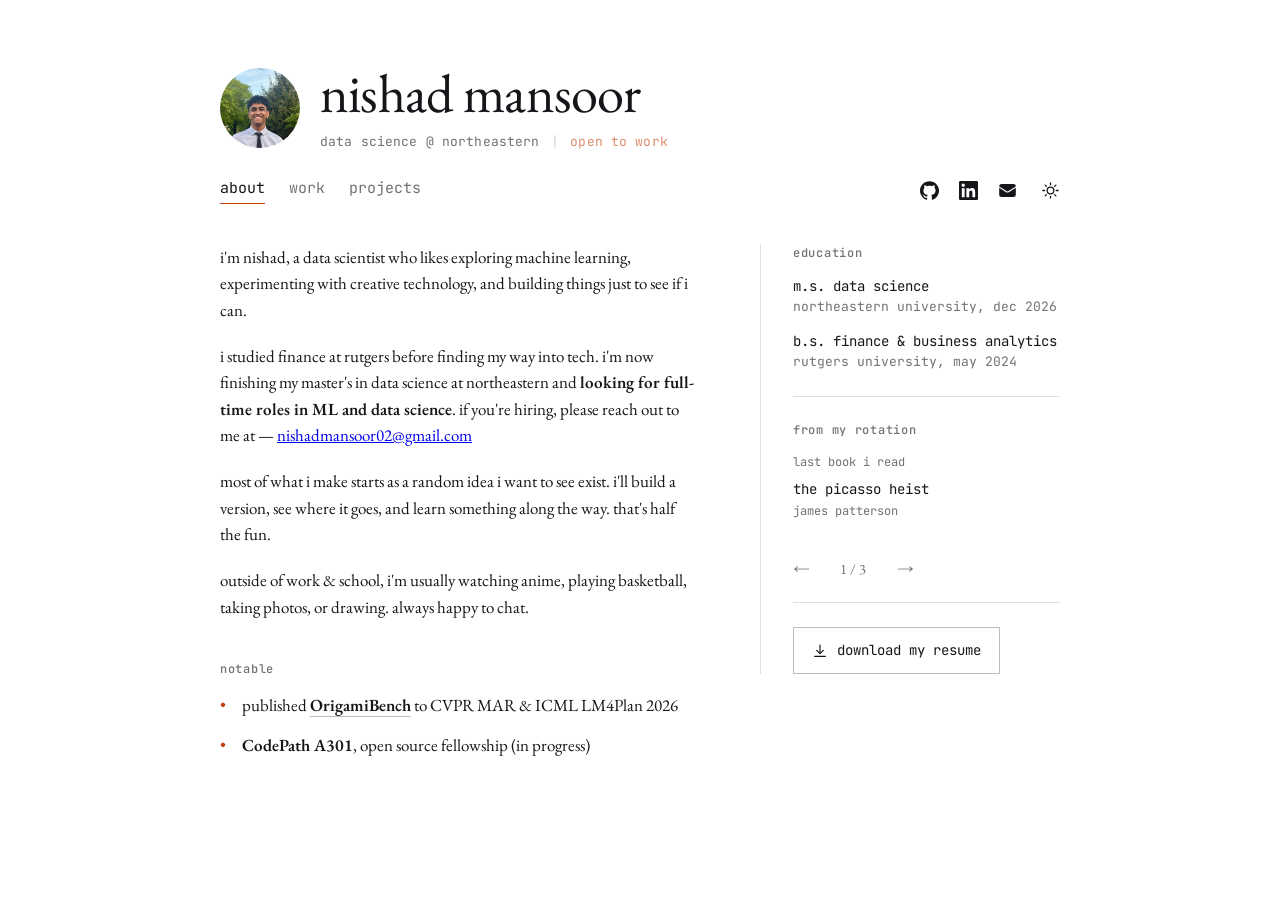
==== commit dafde497: "misc" ====
--- a/index.html
+++ b/index.html
@@ -13,9 +13,13 @@
     <meta property="og:description" content="Data Science @ Northeastern">
     <meta property="og:image" content="https://nishad.xyz/assets/photo.png">
     <meta name="twitter:card" content="summary">
-    <!-- Empty data URL: the site has no favicon, and without this the browser
-         requests /favicon.ico and 404s on every page load. -->
-    <link rel="icon" href="data:,">
+    <!-- SVG first: it carries its own dark-mode rule, so the mark follows the
+         browser theme. The 32px PNG is the fallback for anything that will not
+         take an SVG icon, and declaring both stops the bare /favicon.ico
+         request that used to 404 on every page load. -->
+    <link rel="icon" href="/favicon.svg" type="image/svg+xml">
+    <link rel="icon" href="/favicon-32.png" sizes="32x32" type="image/png">
+    <link rel="apple-touch-icon" href="/apple-touch-icon.png">
     <link rel="preconnect" href="https://fonts.googleapis.com">
     <link rel="preconnect" href="https://fonts.gstatic.com" crossorigin>
     <link
@@ -32,8 +36,8 @@
             } catch (e) { }
         })();
     </script>
-    <link rel="stylesheet" href="/style.css?v=194">
-    <script src="/script.js?v=194" defer></script>
+    <link rel="stylesheet" href="/style.css?v=195">
+    <script src="/script.js?v=195" defer></script>
 </head>
 
 <body class="home">
--- a/style.css
+++ b/style.css
@@ -1428,12 +1428,33 @@
     }
 }
 
-/* MISSING: GitHub, email and LinkedIn. They lived in the About band and the
-   footer, both of which are gone, so the site now has no contact link of any
-   kind. */
-
 /* Back to a real bold now that the family has one. */
 strong,
 b {
     font-weight: 600;
 }
+
+
+/* ---- 404 ----
+   Served by GitHub Pages for any unmatched path. It borrows the masthead and
+   the h2 rule from the rest of the site, so all it needs of its own is the
+   prose measure and the row of ways out. */
+#notfound p {
+    width: 100%;
+    max-width: var(--content-max);
+    margin-inline: auto;
+    font-size: 1.0625rem;
+    line-height: 1.55;
+    margin-bottom: 1.5rem;
+}
+
+.notfound-nav {
+    display: flex;
+    flex-wrap: wrap;
+    gap: 1.5rem;
+    width: 100%;
+    max-width: var(--content-max);
+    margin-inline: auto;
+    font-family: var(--font-mono);
+    font-size: 0.9375rem;
+}
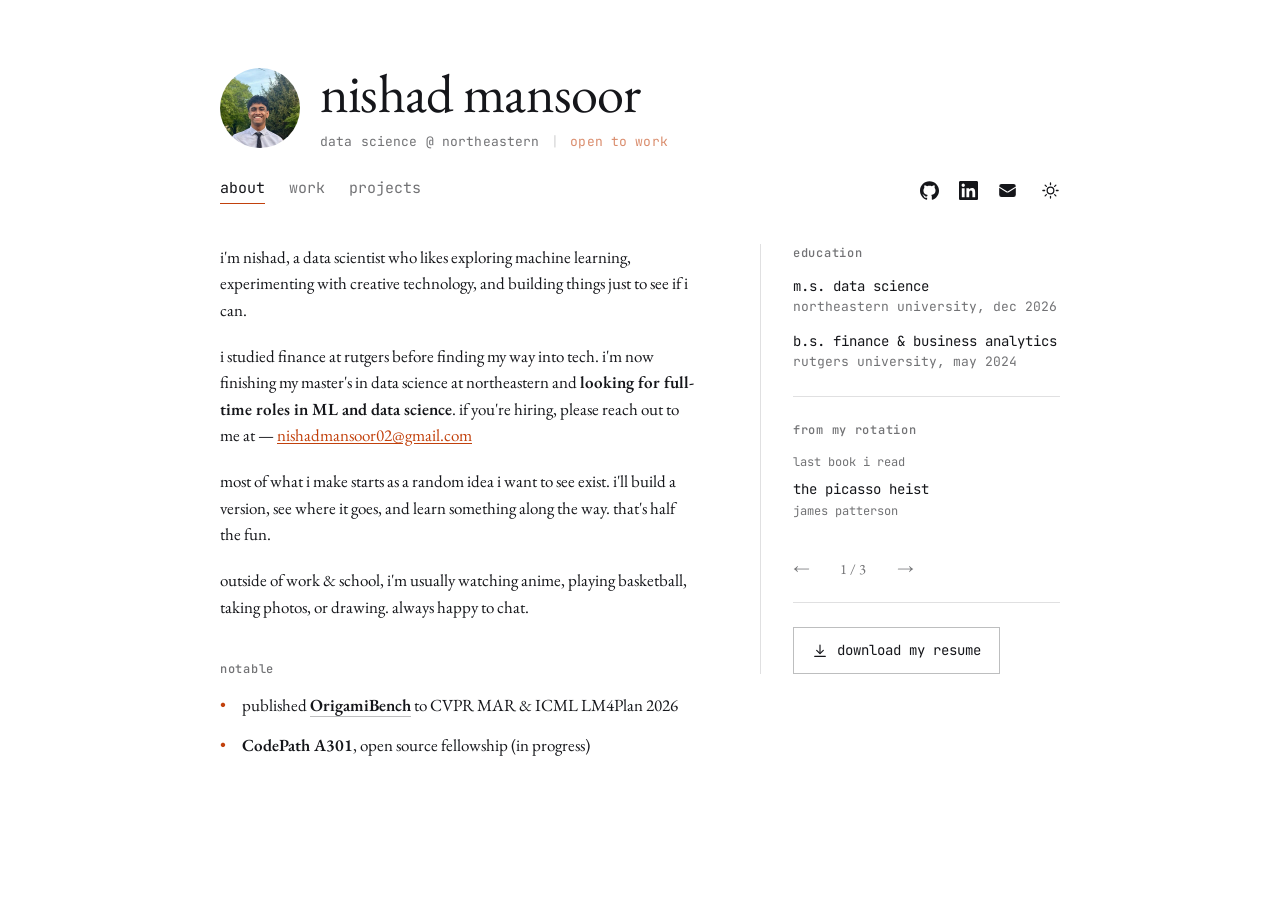
==== commit 94c259bb: "style: give prose and 404 links the site's own treatment Neither #about-text nor .notfound-nav claim" ====
--- a/index.html
+++ b/index.html
@@ -36,8 +36,8 @@
             } catch (e) { }
         })();
     </script>
-    <link rel="stylesheet" href="/style.css?v=195">
-    <script src="/script.js?v=195" defer></script>
+    <link rel="stylesheet" href="/style.css?v=196">
+    <script src="/script.js?v=196" defer></script>
 </head>
 
 <body class="home">
--- a/style.css
+++ b/style.css
@@ -580,6 +580,22 @@
     font-size: 1.0625rem;
     line-height: 1.55;
     margin-bottom: 1.25rem;
+}
+
+/* Same treatment as the links in the work entries, and for the same reason:
+   there is no global rule for an <a>, so an inline link in prose renders at
+   the user agent's #0000EE until something claims it. The one link in here is
+   the hiring address, which is the last place on the site that should look
+   unstyled. */
+#about-text a {
+    color: var(--accent);
+    text-decoration: underline;
+    text-underline-offset: 2px;
+    transition: opacity 0.2s;
+}
+
+#about-text a:hover {
+    opacity: 0.65;
 }
 
 /* ---- Contact ----
@@ -1458,3 +1474,17 @@
     font-family: var(--font-mono);
     font-size: 0.9375rem;
 }
+
+/* These are the whole point of the page, so they take the accent rather than
+   the masthead nav's dimmed ink. Without a rule they fall back to the user
+   agent's blue, which is what shipped the first time. */
+.notfound-nav a {
+    color: var(--accent);
+    text-decoration: underline;
+    text-underline-offset: 3px;
+    transition: opacity 0.2s;
+}
+
+.notfound-nav a:hover {
+    opacity: 0.65;
+}
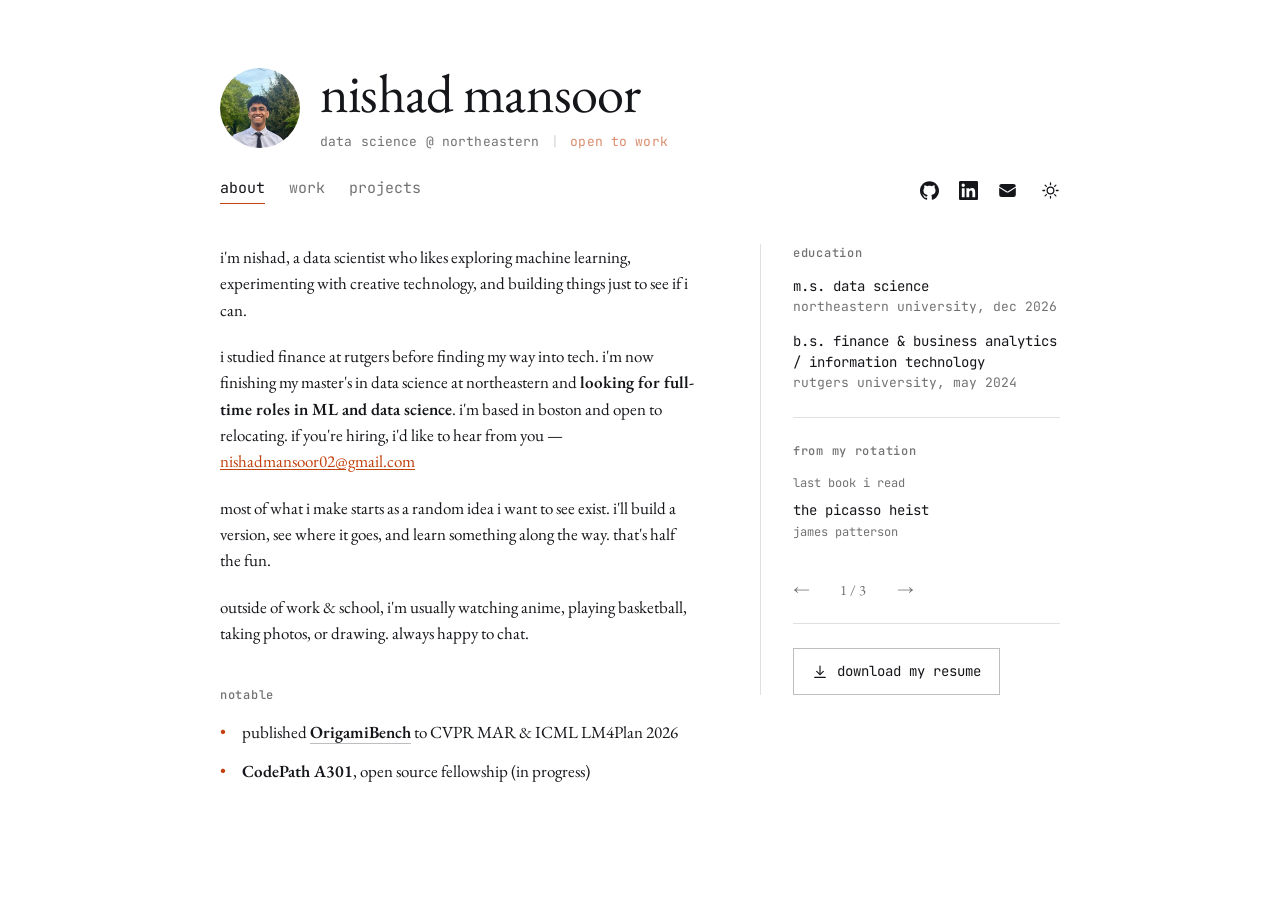
==== commit aaa8e9f9: "updated skills" ====
--- a/index.html
+++ b/index.html
@@ -36,8 +36,8 @@
             } catch (e) { }
         })();
     </script>
-    <link rel="stylesheet" href="/style.css?v=196">
-    <script src="/script.js?v=196" defer></script>
+    <link rel="stylesheet" href="/style.css?v=198">
+    <script src="/script.js?v=198" defer></script>
 </head>
 
 <body class="home">
@@ -124,8 +124,9 @@
                         technology, and building things just to see if i can.</p>
                     <p>i studied finance at rutgers before finding my way into tech. i'm now finishing my master's in
                         data science at northeastern and <strong>looking for full-time roles in <span
-                                class="caps">ML</span> and data science</strong>. if you're hiring, please reach out to
-                        me at &mdash; <a href="mailto:nishadmansoor02@gmail.com">nishadmansoor02@gmail.com</a></p>
+                                class="caps">ML</span> and data science</strong>. i'm based in boston and open to
+                        relocating. if you're hiring, i'd like to hear from you &mdash; <a
+                            href="mailto:nishadmansoor02@gmail.com">nishadmansoor02@gmail.com</a></p>
                     <p>most of what i make starts as a random idea i want to see exist. i'll build a version, see where
                         it goes, and learn something along the way. that's half the fun.
                     </p>
@@ -156,7 +157,7 @@
                         <li>M.S. Data Science
                             <span class="aside-meta">Northeastern University, Dec 2026</span>
                         </li>
-                        <li>B.S. Finance & Business Analytics
+                        <li>B.S. Finance &amp; Business Analytics / Information Technology
                             <span class="aside-meta">Rutgers University, May 2024</span>
                         </li>
                     </ul>
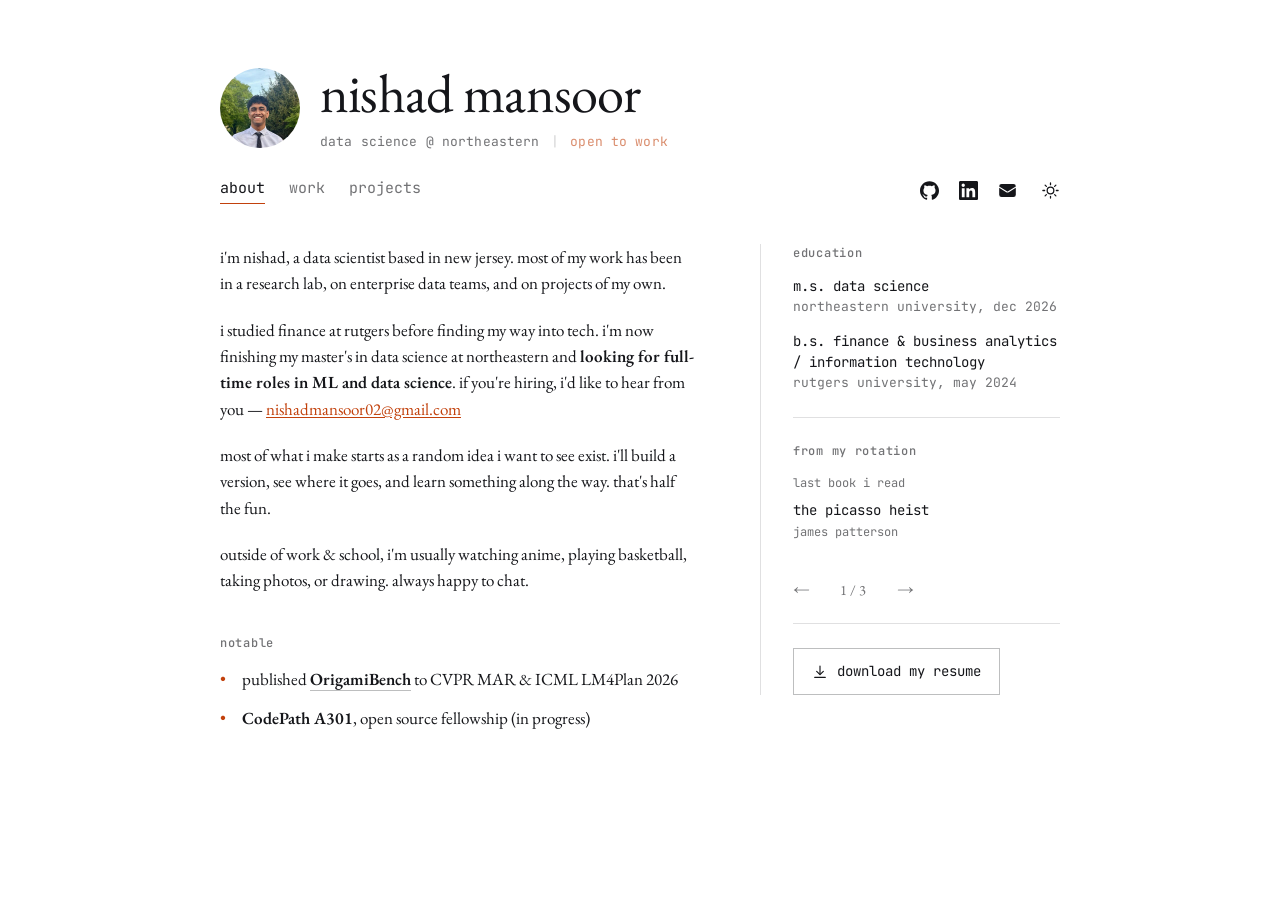
==== commit f7ef637f: "updated skills + intro para" ====
--- a/index.html
+++ b/index.html
@@ -36,8 +36,8 @@
             } catch (e) { }
         })();
     </script>
-    <link rel="stylesheet" href="/style.css?v=198">
-    <script src="/script.js?v=198" defer></script>
+    <link rel="stylesheet" href="/style.css?v=204">
+    <script src="/script.js?v=204" defer></script>
 </head>
 
 <body class="home">
@@ -120,12 +120,12 @@
             <div id="home-main">
 
                 <div id="about-text">
-                    <p>i'm nishad, a data scientist who likes exploring machine learning, experimenting with creative
-                        technology, and building things just to see if i can.</p>
+                    <p>i'm nishad, a data scientist based in new jersey. most of my work has been in a research lab,
+                        on enterprise data teams, and on projects of my own.</p>
                     <p>i studied finance at rutgers before finding my way into tech. i'm now finishing my master's in
                         data science at northeastern and <strong>looking for full-time roles in <span
-                                class="caps">ML</span> and data science</strong>. i'm based in boston and open to
-                        relocating. if you're hiring, i'd like to hear from you &mdash; <a
+                                class="caps">ML</span> and data science</strong>. if you're hiring, i'd like to hear
+                        from you &mdash; <a
                             href="mailto:nishadmansoor02@gmail.com">nishadmansoor02@gmail.com</a></p>
                     <p>most of what i make starts as a random idea i want to see exist. i'll build a version, see where
                         it goes, and learn something along the way. that's half the fun.
--- a/style.css
+++ b/style.css
@@ -596,6 +596,14 @@
 
 #about-text a:hover {
     opacity: 0.65;
+}
+
+/* The Rutgers degree is long enough to take three lines in this column, and
+   the default greedy wrap leaves "technology" alone on the last one. Balance
+   evens the lines out instead; browsers that do not support it just wrap the
+   old way. */
+#about-education li {
+    text-wrap: balance;
 }
 
 /* ---- Contact ----
@@ -1377,10 +1385,23 @@
     list-style: none;
     display: flex;
     flex-wrap: wrap;
-    gap: 0.35rem 1rem;
+    /* Column gap halved from 1rem now that a dot sits between items: the
+       separator plus the old gap read as too much air. */
+    gap: 0.35rem 0.5rem;
     font-family: var(--font-mono);
     font-size: 0.875rem;
     line-height: 1.5;
+}
+
+/* Same middle dot the project stacks use, rather than the katakana one: this
+   is set in JetBrains Mono, which has no CJK coverage, so U+30FB would fall
+   back to a system font and sit at a different width and baseline from
+   everything around it. The margin matches the flex gap so the dot lands
+   centred between the two items instead of hugging the one before it. */
+.skill-items li:not(:last-child)::after {
+    content: "\00b7";
+    margin-left: 0.5rem;
+    opacity: 0.4;
 }
 
 /* Narrow: a 7rem label column leaves too little for the items, so the label
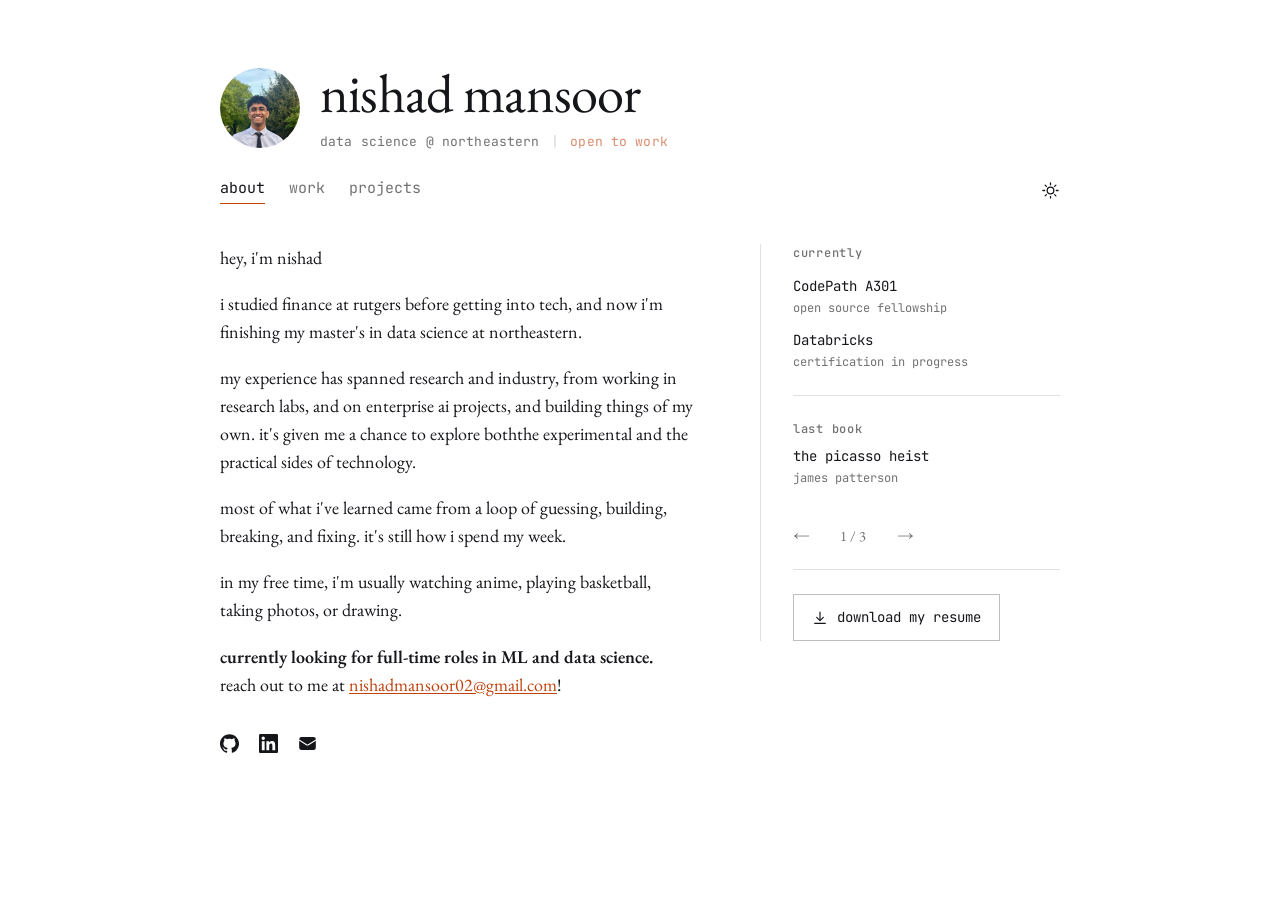
==== commit 6b0b51a0: "refinements + new format" ====
--- a/index.html
+++ b/index.html
@@ -36,8 +36,8 @@
             } catch (e) { }
         })();
     </script>
-    <link rel="stylesheet" href="/style.css?v=204">
-    <script src="/script.js?v=204" defer></script>
+    <link rel="stylesheet" href="/style.css?v=225">
+    <script src="/script.js?v=225" defer></script>
 </head>
 
 <body class="home">
@@ -68,30 +68,6 @@
                     <a href="/projects/">projects</a>
                 </nav>
                 <div class="masthead-utils">
-                    <div class="social-row">
-                        <a href="https://github.com/nishadmansoor" target="_blank" rel="noopener" aria-label="GitHub"
-                            title="GitHub">
-                            <svg viewBox="0 0 24 24" fill="currentColor" aria-hidden="true">
-                                <path
-                                    d="M12 .297c-6.63 0-12 5.373-12 12 0 5.303 3.438 9.8 8.205 11.385.6.113.82-.258.82-.577 0-.285-.01-1.04-.015-2.04-3.338.724-4.042-1.61-4.042-1.61C4.422 18.07 3.633 17.7 3.633 17.7c-1.087-.744.084-.729.084-.729 1.205.084 1.838 1.236 1.838 1.236 1.07 1.835 2.809 1.305 3.495.998.108-.776.417-1.305.76-1.605-2.665-.3-5.466-1.332-5.466-5.93 0-1.31.465-2.38 1.235-3.22-.135-.303-.54-1.523.105-3.176 0 0 1.005-.322 3.3 1.23.96-.267 1.98-.399 3-.405 1.02.006 2.04.138 3 .405 2.28-1.552 3.285-1.23 3.285-1.23.645 1.653.24 2.873.12 3.176.765.84 1.23 1.91 1.23 3.22 0 4.61-2.805 5.625-5.475 5.92.42.36.81 1.096.81 2.22 0 1.606-.015 2.896-.015 3.286 0 .315.21.69.825.57C20.565 22.092 24 17.592 24 12.297c0-6.627-5.373-12-12-12" />
-                            </svg>
-                        </a>
-                        <a href="https://linkedin.com/in/nishad-mansoor" target="_blank" rel="noopener"
-                            aria-label="LinkedIn" title="LinkedIn">
-                            <svg viewBox="0 0 24 24" fill="currentColor" aria-hidden="true">
-                                <path
-                                    d="M20.447 20.452h-3.554v-5.569c0-1.328-.027-3.037-1.852-3.037-1.853 0-2.136 1.445-2.136 2.939v5.667H9.351V9h3.414v1.561h.046c.477-.9 1.637-1.85 3.37-1.85 3.601 0 4.267 2.37 4.267 5.455v6.286zM5.337 7.433c-1.144 0-2.063-.926-2.063-2.065 0-1.138.92-2.063 2.063-2.063 1.14 0 2.064.925 2.064 2.063 0 1.139-.925 2.065-2.064 2.065zm1.782 13.019H3.555V9h3.564v11.452zM22.225 0H1.771C.792 0 0 .774 0 1.729v20.542C0 23.227.792 24 1.771 24h20.451C23.2 24 24 23.227 24 22.271V1.729C24 .774 23.2 0 22.225 0z" />
-                            </svg>
-                        </a>
-                        <a href="mailto:nishadmansoor02@gmail.com" aria-label="Email" title="Email">
-                            <svg viewBox="0 0 24 24" fill="currentColor" aria-hidden="true">
-                                <path
-                                    d="M1.5 8.67v8.58a3 3 0 0 0 3 3h15a3 3 0 0 0 3-3V8.67l-8.928 5.493a3 3 0 0 1-3.144 0L1.5 8.67Z" />
-                                <path
-                                    d="M22.5 6.908V6.75a3 3 0 0 0-3-3h-15a3 3 0 0 0-3 3v.158l9.714 5.978a1.5 1.5 0 0 0 1.572 0L22.5 6.908Z" />
-                            </svg>
-                        </a>
-                    </div>
                     <!-- Reflects the OS preference until it is clicked; after that the
                          choice is remembered in localStorage. Both icons ship and CSS
                          shows whichever matches the active theme, so there is no icon
@@ -120,60 +96,87 @@
             <div id="home-main">
 
                 <div id="about-text">
-                    <p>i'm nishad, a data scientist based in new jersey. most of my work has been in a research lab,
-                        on enterprise data teams, and on projects of my own.</p>
-                    <p>i studied finance at rutgers before finding my way into tech. i'm now finishing my master's in
-                        data science at northeastern and <strong>looking for full-time roles in <span
-                                class="caps">ML</span> and data science</strong>. if you're hiring, i'd like to hear
-                        from you &mdash; <a
-                            href="mailto:nishadmansoor02@gmail.com">nishadmansoor02@gmail.com</a></p>
-                    <p>most of what i make starts as a random idea i want to see exist. i'll build a version, see where
-                        it goes, and learn something along the way. that's half the fun.
-                    </p>
-                    <p>outside of work &amp; school, i'm usually watching anime, playing basketball, taking photos, or
-                        drawing. always happy to chat.</p>
-                </div>
-
-
-                <div class="hl">
-                    <h2 class="side-label">notable</h2>
-                    <ul class="hl-list">
-                        <li>published <a class="caps" href="https://arxiv.org/abs/2603.13856v2" target="_blank"
-                                rel="noopener"><strong>OrigamiBench</strong></a>
-                            to <span class="caps">CVPR MAR</span> &amp; <span class="caps">ICML LM4Plan</span>
-                            2026
+                    <p>hey, i'm nishad</p>
+                    <p>i studied finance at rutgers before getting into tech, and now i'm finishing my
+                        master's in data science at northeastern.</p>
+                    <p>my experience has spanned research and industry, from working in research labs,
+                        and on enterprise AI projects, and building things of my own. it's given me a chance to explore
+                        boththe experimental
+                        and the practical sides of technology.</p>
+                    <p>most of what i've learned came from a loop of guessing, building, breaking, and fixing.
+                        it's still how i spend my week.</p>
+                    <p>in my free time, i'm usually watching anime, playing basketball, taking photos, or
+                        drawing.</p>
+                    <p><strong>currently looking for full-time roles in <span class="caps">ML</span> and data
+                            science.</strong><br> reach out to me at <a
+                            href="mailto:nishadmansoor02@gmail.com">nishadmansoor02@gmail.com</a>!</p>
+                </div>
+
+
+
+
+                <!-- The closing row: contact marks on the left, resume on the right.
+                     These live in the masthead on work and projects, where a reader
+                     arriving from a shared link has no bio above them to read. Here the
+                     page has just finished asking them to get in touch, so the marks sit
+                     at the point the asking happens. -->
+                <div class="about-actions">
+                    <div class="social-row">
+                        <a href="https://github.com/nishadmansoor" target="_blank" rel="noopener" aria-label="GitHub"
+                            title="GitHub">
+                            <svg viewBox="0 0 24 24" fill="currentColor" aria-hidden="true">
+                                <path
+                                    d="M12 .297c-6.63 0-12 5.373-12 12 0 5.303 3.438 9.8 8.205 11.385.6.113.82-.258.82-.577 0-.285-.01-1.04-.015-2.04-3.338.724-4.042-1.61-4.042-1.61C4.422 18.07 3.633 17.7 3.633 17.7c-1.087-.744.084-.729.084-.729 1.205.084 1.838 1.236 1.838 1.236 1.07 1.835 2.809 1.305 3.495.998.108-.776.417-1.305.76-1.605-2.665-.3-5.466-1.332-5.466-5.93 0-1.31.465-2.38 1.235-3.22-.135-.303-.54-1.523.105-3.176 0 0 1.005-.322 3.3 1.23.96-.267 1.98-.399 3-.405 1.02.006 2.04.138 3 .405 2.28-1.552 3.285-1.23 3.285-1.23.645 1.653.24 2.873.12 3.176.765.84 1.23 1.91 1.23 3.22 0 4.61-2.805 5.625-5.475 5.92.42.36.81 1.096.81 2.22 0 1.606-.015 2.896-.015 3.286 0 .315.21.69.825.57C20.565 22.092 24 17.592 24 12.297c0-6.627-5.373-12-12-12" />
+                            </svg>
+                        </a>
+                        <a href="https://linkedin.com/in/nishad-mansoor" target="_blank" rel="noopener"
+                            aria-label="LinkedIn" title="LinkedIn">
+                            <svg viewBox="0 0 24 24" fill="currentColor" aria-hidden="true">
+                                <path
+                                    d="M20.447 20.452h-3.554v-5.569c0-1.328-.027-3.037-1.852-3.037-1.853 0-2.136 1.445-2.136 2.939v5.667H9.351V9h3.414v1.561h.046c.477-.9 1.637-1.85 3.37-1.85 3.601 0 4.267 2.37 4.267 5.455v6.286zM5.337 7.433c-1.144 0-2.063-.926-2.063-2.065 0-1.138.92-2.063 2.063-2.063 1.14 0 2.064.925 2.064 2.063 0 1.139-.925 2.065-2.064 2.065zm1.782 13.019H3.555V9h3.564v11.452zM22.225 0H1.771C.792 0 0 .774 0 1.729v20.542C0 23.227.792 24 1.771 24h20.451C23.2 24 24 23.227 24 22.271V1.729C24 .774 23.2 0 22.225 0z" />
+                            </svg>
+                        </a>
+                        <a href="mailto:nishadmansoor02@gmail.com" aria-label="Email" title="Email">
+                            <svg viewBox="0 0 24 24" fill="currentColor" aria-hidden="true">
+                                <path
+                                    d="M1.5 8.67v8.58a3 3 0 0 0 3 3h15a3 3 0 0 0 3-3V8.67l-8.928 5.493a3 3 0 0 1-3.144 0L1.5 8.67Z" />
+                                <path
+                                    d="M22.5 6.908V6.75a3 3 0 0 0-3-3h-15a3 3 0 0 0-3 3v.158l9.714 5.978a1.5 1.5 0 0 0 1.572 0L22.5 6.908Z" />
+                            </svg>
+                        </a>
+                    </div>
+                </div>
+
+            </div>
+
+            <!-- Back to two columns. The sidebar holds the things that are true
+                 right now rather than part of the story: what Nishad is listening to,
+                 reading, watching and playing, and the resume. Education is not here
+                 any more -- the bio names both schools, so the block was saying it
+                 twice. -->
+            <aside id="home-aside">
+                <div class="side-block">
+                    <h2 class="side-label">currently</h2>
+                    <ul class="now-list">
+                        <li>
+                            <span class="now-item">
+                                <span class="rot-title"><span class="caps">CodePath A301</span></span>
+                                <span class="rot-by">open source fellowship</span>
+                            </span>
                         </li>
-                        <li><strong class="caps">CodePath A301</strong>, open source fellowship (in progress)</li>
-                    </ul>
-                </div>
-
-            </div>
-
-            <aside id="home-aside">
-
-                <div class="side-block">
-                    <h2 class="side-label">education</h2>
-                    <ul class="aside-list" id="about-education">
-                        <li>M.S. Data Science
-                            <span class="aside-meta">Northeastern University, Dec 2026</span>
-                        </li>
-                        <li>B.S. Finance &amp; Business Analytics / Information Technology
-                            <span class="aside-meta">Rutgers University, May 2024</span>
+                        <li>
+                            <span class="now-item">
+                                <span class="rot-title"><span class="caps">Databricks</span></span>
+                                <span class="rot-by">certification in progress</span>
+                            </span>
                         </li>
                     </ul>
                 </div>
 
-                <!-- Four cards, one visible at a time. The song card is filled
-                     live from Spotify; the other three are hand-typed and will
-                     go stale unless they get updated now and then. Without JS
-                     every card shows, stacked — the script hides them on init
-                     rather than the markup defaulting to hidden. -->
                 <div class="side-block" id="rotation-module">
-                    <h2 class="side-label">from my rotation</h2>
-
                     <div class="rot-deck">
                         <div class="rot-card" id="now-playing-card">
-                            <span class="rot-kind">favorite song right now</span>
+                            <h2 class="side-label rot-kind">favorite song</h2>
                             <a class="aside-track" id="now-playing"
                                 data-track="1Z5L1sgdPUPfcuxsfaYzcB?si=95766dfa0e814800"
                                 href="https://open.spotify.com/track/1Z5L1sgdPUPfcuxsfaYzcB?si=95766dfa0e814800"
@@ -184,19 +187,19 @@
                         </div>
 
                         <div class="rot-card">
-                            <span class="rot-kind">last book i read</span>
+                            <h2 class="side-label rot-kind">last book</h2>
                             <span class="rot-title">The Picasso Heist</span>
                             <span class="rot-by">James Patterson</span>
                         </div>
 
                         <div class="rot-card">
-                            <span class="rot-kind">last show i watched</span>
+                            <h2 class="side-label rot-kind">last show</h2>
                             <span class="rot-title">Scissor Seven</span>
                             <span class="rot-by">Netflix</span>
                         </div>
 
                         <div class="rot-card">
-                            <span class="rot-kind">currently playing</span>
+                            <h2 class="side-label rot-kind">last game</h2>
                             <span class="rot-title">Lego Batman: Legacy of the Dark Knight</span>
                             <span class="rot-by">TT Games</span>
                         </div>
@@ -220,8 +223,8 @@
                         download my resume
                     </a>
                 </div>
-
             </aside>
+
         </div>
     </section>
 
--- a/style.css
+++ b/style.css
@@ -252,6 +252,9 @@
    where a block rule would also un-lowercase the sentence around them. */
 .project-stack,
 .skill-items,
+.timeline-content h3,
+.timeline-company,
+.sheet-head h4,
 .caps {
     text-transform: none;
 }
@@ -418,6 +421,17 @@
     align-items: start;
 }
 
+/* The contact marks, under the bio. The rule above them went with the
+   notable block: with nothing between the bio and the marks, it was
+   dividing one thing from itself. */
+.about-actions {
+    display: flex;
+    flex-wrap: wrap;
+    align-items: center;
+    gap: 1.25rem 2rem;
+    margin-top: 2.25rem;
+}
+
 /* The divider. A border on the sidebar rather than a column of its own, so
    it runs exactly as tall as the sidebar's content. */
 #home-aside {
@@ -428,12 +442,21 @@
     padding-left: 2rem;
 }
 
-/* No max-width on the prose. It used to be capped at 512px inside a 676px
-   column, which left a 164px band of nothing between the end of every line
-   and the divider — the thing that made this page look loose next to the
-   reference, where the paragraph runs the full column and the only space
-   before the rule is the gutter. The column itself is now the measure. */
+/* The cap is back, for the opposite reason it was removed. It came off when
+   the sidebar was still here and the column was 476px wide — narrow enough
+   to be its own measure, so capping it only left a dead band before the
+   divider. With the sidebar gone the column is the full 840px frame, which
+   set lines at 98 characters against a comfortable 45-75. 36rem holds it to
+   about 67.
+
+   Only the prose is capped. The rule above the closing row, and the row
+   itself, still span the full frame so they stay aligned with the masthead
+   nav and the theme toggle. */
 #about-text {
+    /* Inert while the sidebar is here -- the column is narrower than this --
+       but it is what stops the measure running to 98 characters if the
+       sidebar ever comes out again. */
+    max-width: 36rem;
     hyphens: none;
 }
 
@@ -506,11 +529,12 @@
     pointer-events: none;
 }
 
+/* The kind is the block's heading now -- there is no fixed "from my
+   rotation" label above the deck, so whichever card is showing supplies
+   its own. It carries .side-label for the look and this for the spacing:
+   .side-label's 0.9rem gap is sized for a label over a list, which is too
+   much over a single two-line card. */
 .rot-kind {
-    font-family: var(--font-mono);
-    font-size: 0.75rem;
-    line-height: 1.5;
-    opacity: 0.6;
     margin-bottom: 0.35rem;
 }
 
@@ -576,10 +600,16 @@
 
 /* 1.65 leading pushed consecutive lines far enough apart that a paragraph
    read as separate floating lines rather than a block. */
+/* Back to Garamond, but at the apparent size the mono preview was running
+   at. The two faces are not comparable by nominal size: measured in the
+   browser, JetBrains Mono's x-height is 0.55 of its font-size against
+   Garamond's 0.405, so mono at 15px was setting a larger x-height than
+   Garamond at 17px. 20px is what matches it. Leading comes down from 1.7
+   because larger text needs proportionally less of it. */
 #about-text p {
-    font-size: 1.0625rem;
+    font-size: 1.125rem;
     line-height: 1.55;
-    margin-bottom: 1.25rem;
+    margin-bottom: 1.15rem;
 }
 
 /* Same treatment as the links in the work entries, and for the same reason:
@@ -1472,6 +1502,48 @@
 }
 
 
+
+/* ---- Currently ----
+   The rotation deck as four rows instead of four stacked cards. Held to the
+   same measure as the prose so the left edge of the page stays one column;
+   the rule above the closing row is the only full-frame element. */
+.now-list {
+    list-style: none;
+    display: flex;
+    flex-direction: column;
+    gap: 0.85rem;
+}
+
+/* Stacked, not side by side: the sidebar is 260px, and a 6rem label column
+   would leave under 160px for a title like "lego batman: legacy of the dark
+   knight". */
+.now-list li {
+    display: flex;
+    flex-direction: column;
+    gap: 0.1rem;
+}
+
+.now-list .rot-kind {
+    display: block;
+    margin-bottom: 0.1rem;
+}
+
+.now-item {
+    display: flex;
+    flex-direction: column;
+    gap: 0.1rem;
+    min-width: 0;
+}
+
+/* Sized for a 260px sidebar, where a long title had to be clipped. The
+   column is wider now, so let it wrap instead. */
+.now-list .aside-track-name {
+    overflow: visible;
+    text-overflow: clip;
+    white-space: normal;
+}
+
+
 /* ---- 404 ----
    Served by GitHub Pages for any unmatched path. It borrows the masthead and
    the h2 rule from the rest of the site, so all it needs of its own is the
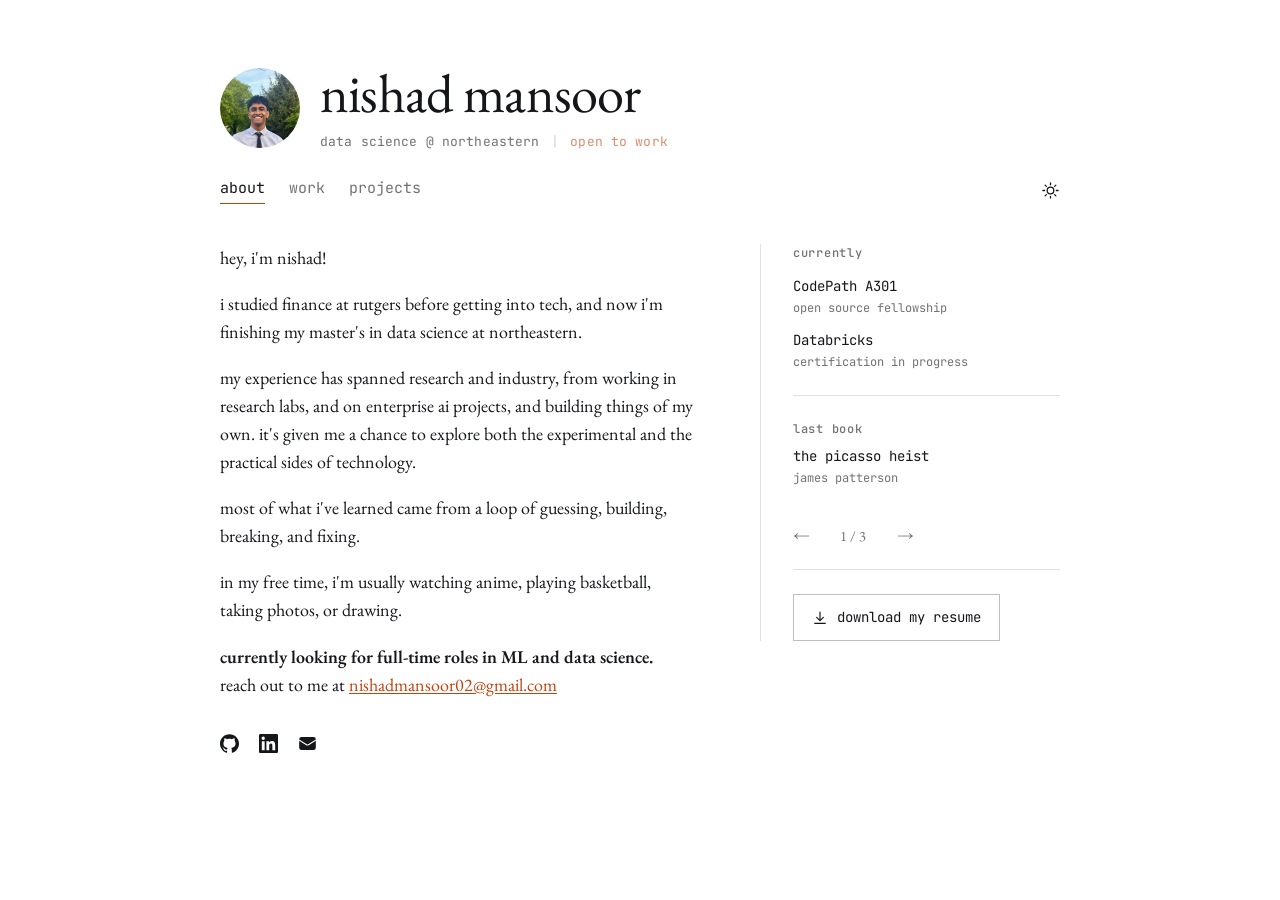
==== commit a9695a1d: "updatd work experience" ====
--- a/index.html
+++ b/index.html
@@ -96,20 +96,19 @@
             <div id="home-main">
 
                 <div id="about-text">
-                    <p>hey, i'm nishad</p>
+                    <p>hey, i'm nishad!</p>
                     <p>i studied finance at rutgers before getting into tech, and now i'm finishing my
                         master's in data science at northeastern.</p>
                     <p>my experience has spanned research and industry, from working in research labs,
                         and on enterprise AI projects, and building things of my own. it's given me a chance to explore
-                        boththe experimental
+                        both the experimental
                         and the practical sides of technology.</p>
-                    <p>most of what i've learned came from a loop of guessing, building, breaking, and fixing.
-                        it's still how i spend my week.</p>
+                    <p>most of what i've learned came from a loop of guessing, building, breaking, and fixing.</p>
                     <p>in my free time, i'm usually watching anime, playing basketball, taking photos, or
                         drawing.</p>
                     <p><strong>currently looking for full-time roles in <span class="caps">ML</span> and data
                             science.</strong><br> reach out to me at <a
-                            href="mailto:nishadmansoor02@gmail.com">nishadmansoor02@gmail.com</a>!</p>
+                            href="mailto:nishadmansoor02@gmail.com">nishadmansoor02@gmail.com</a></p>
                 </div>
 
 
